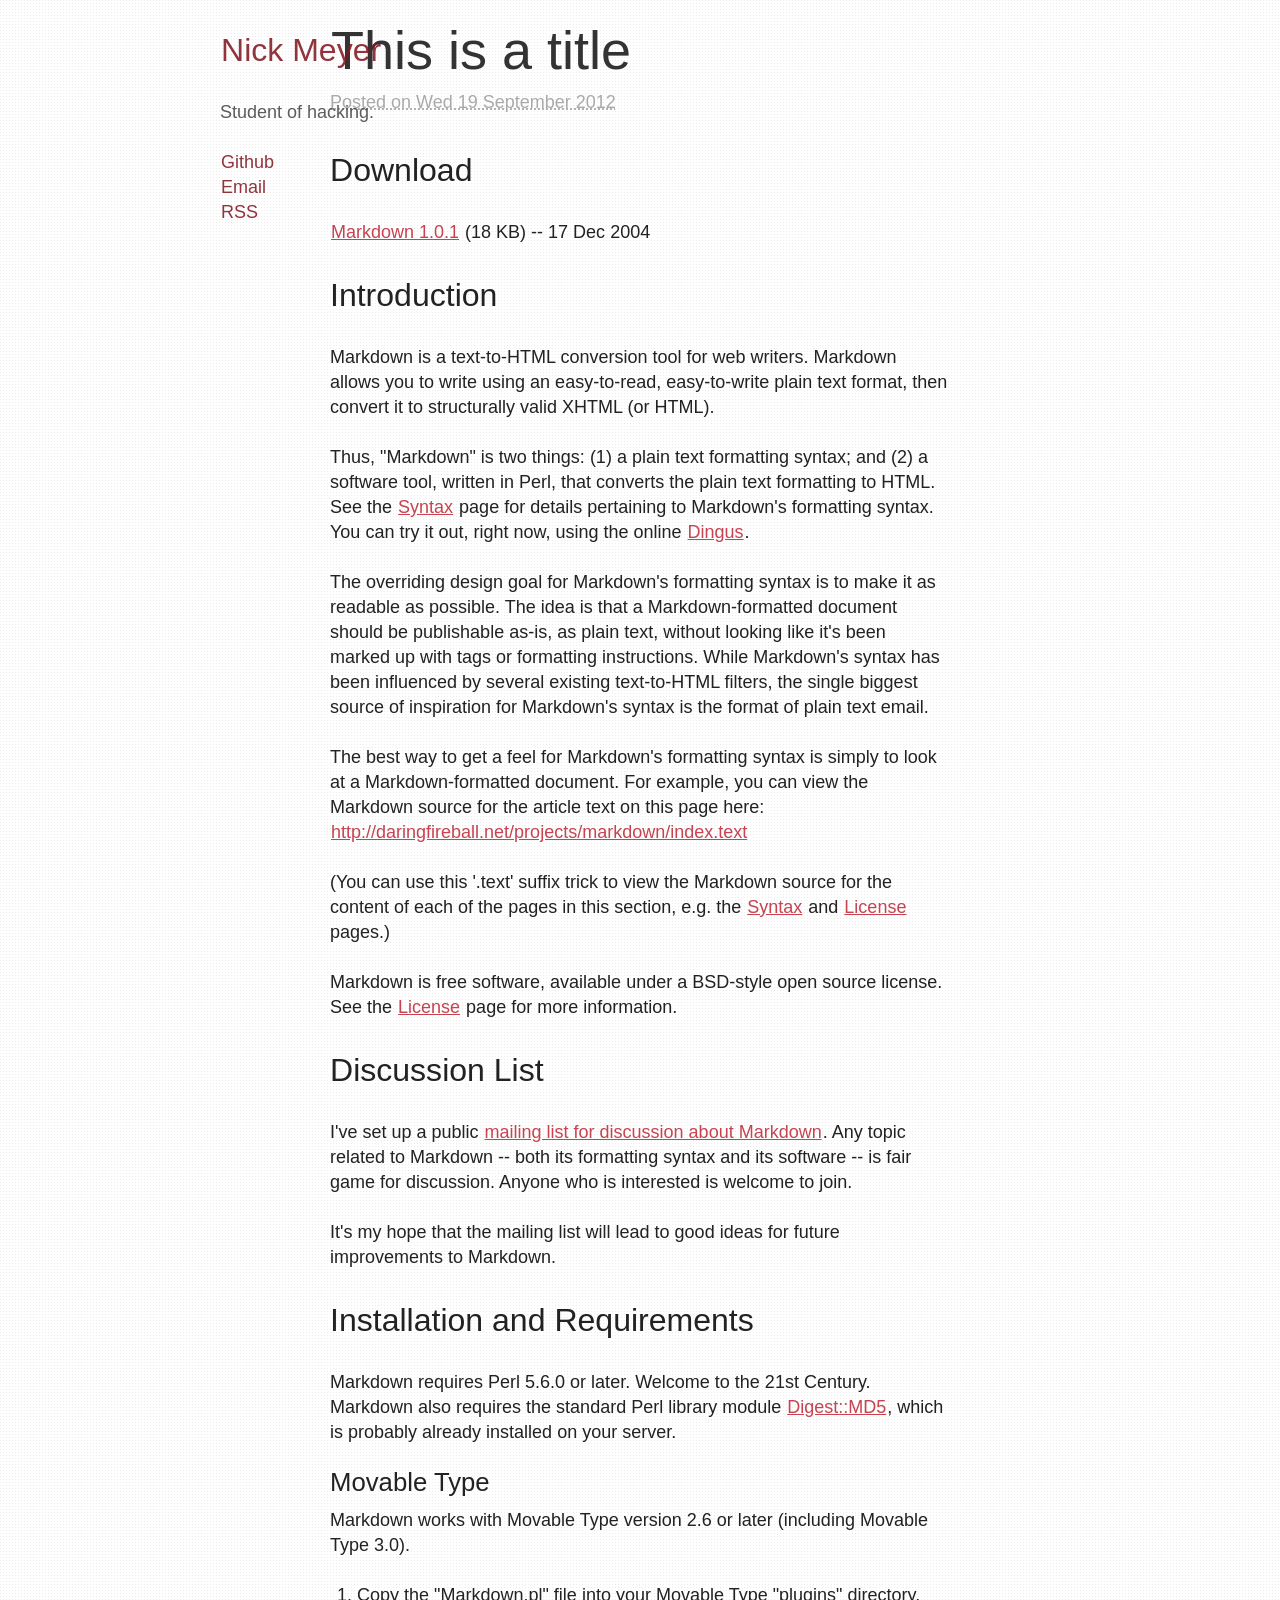
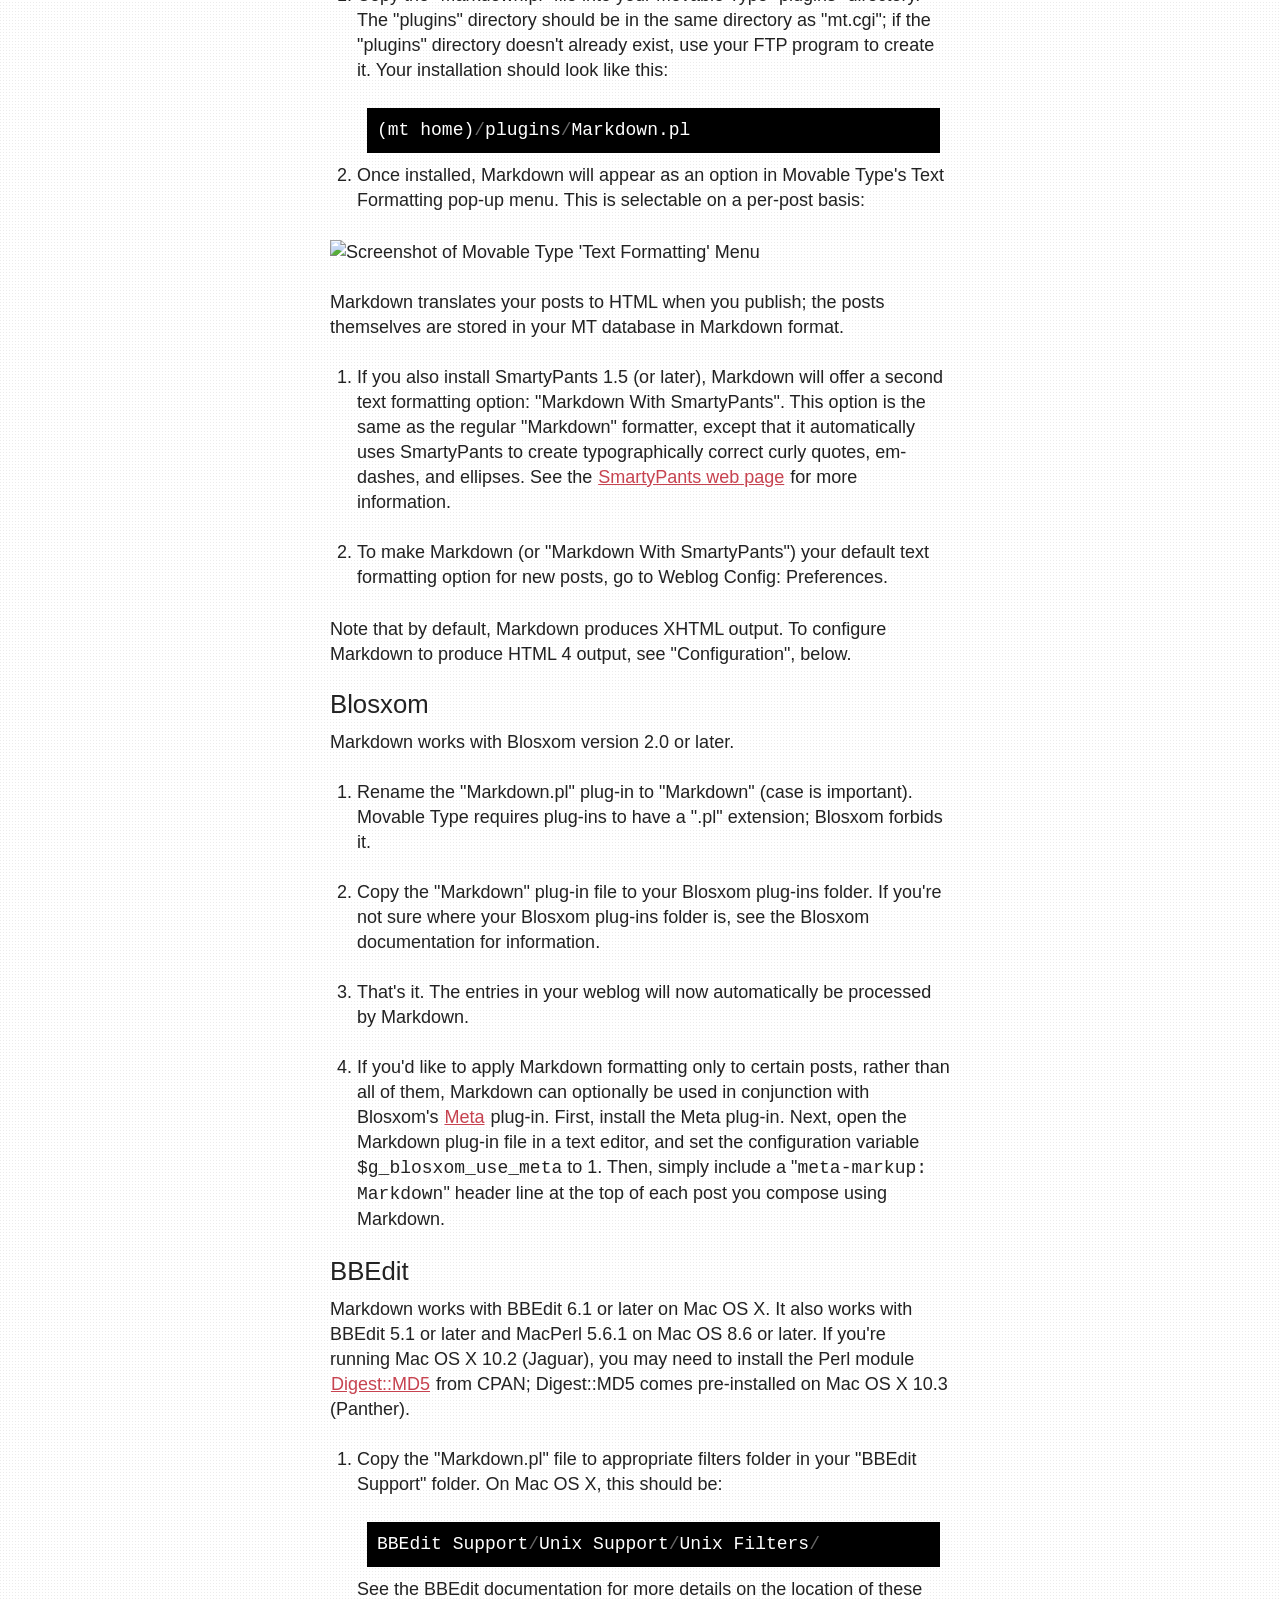
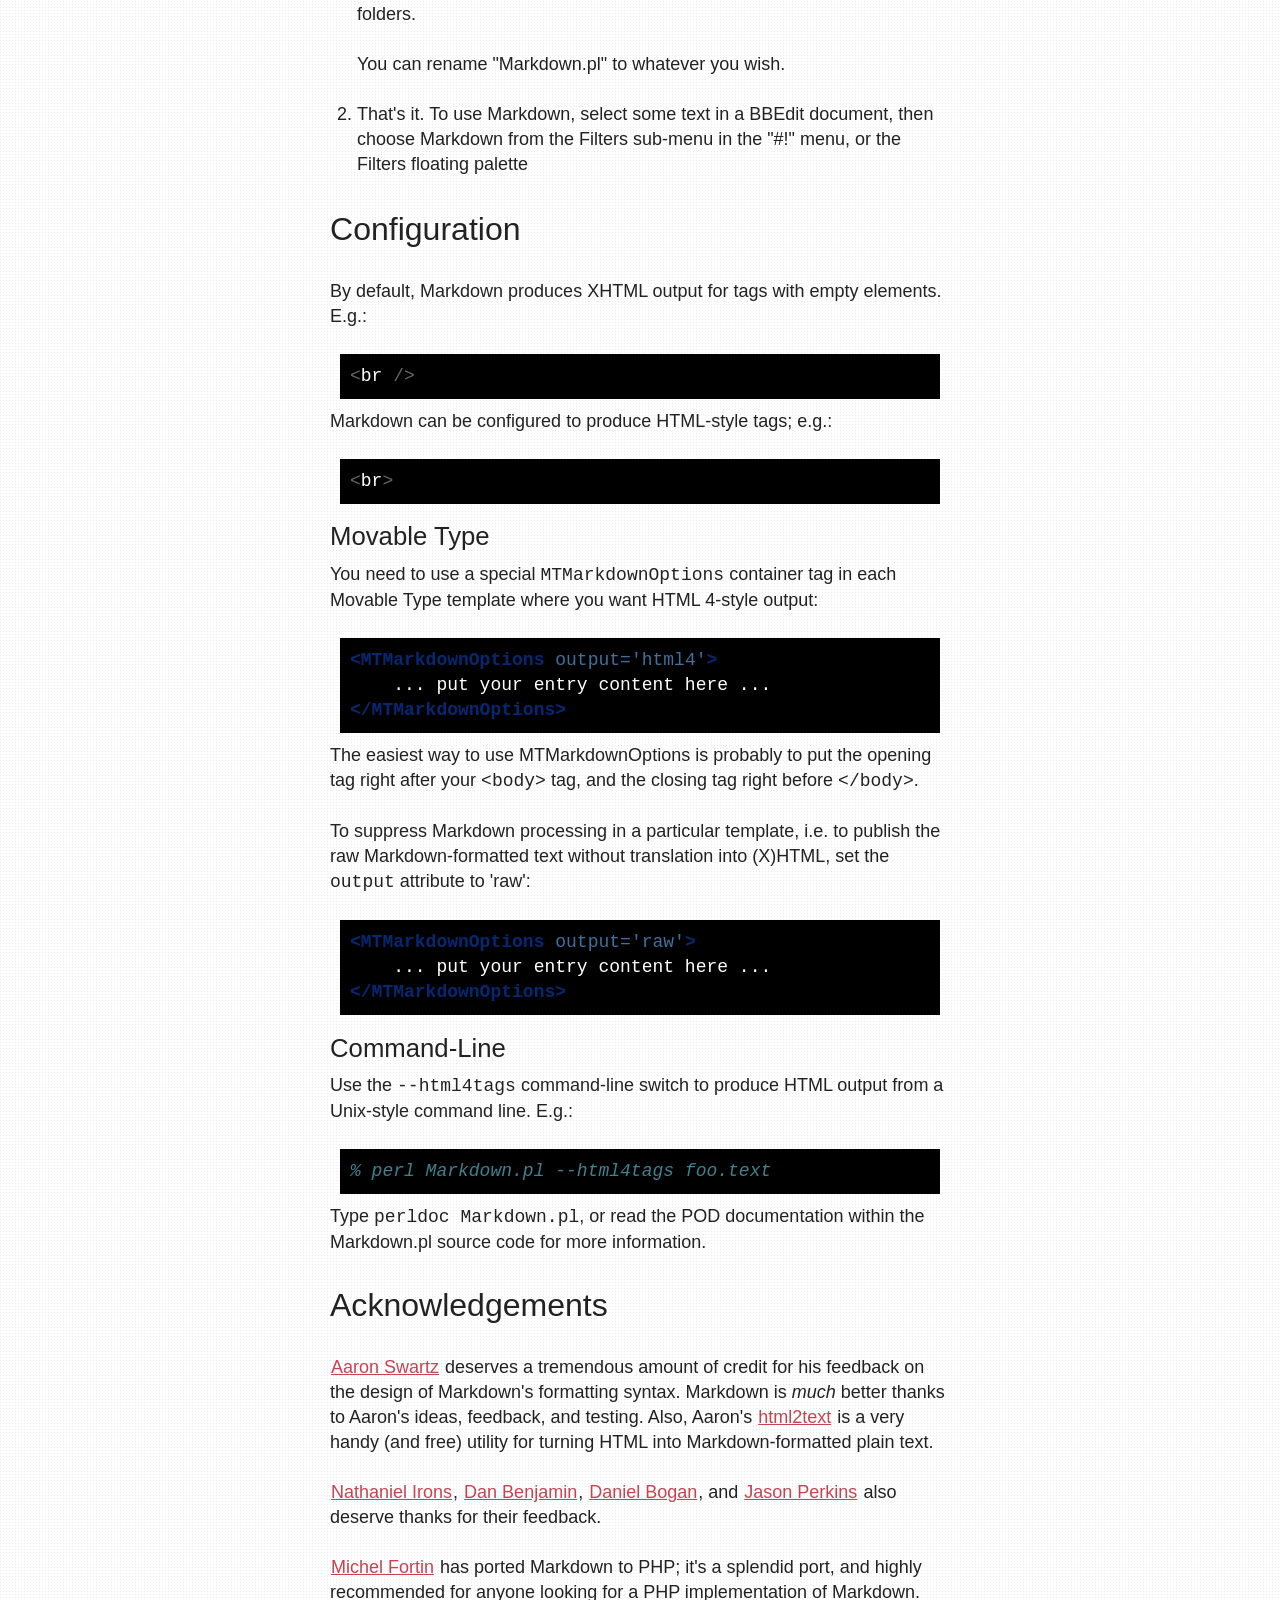
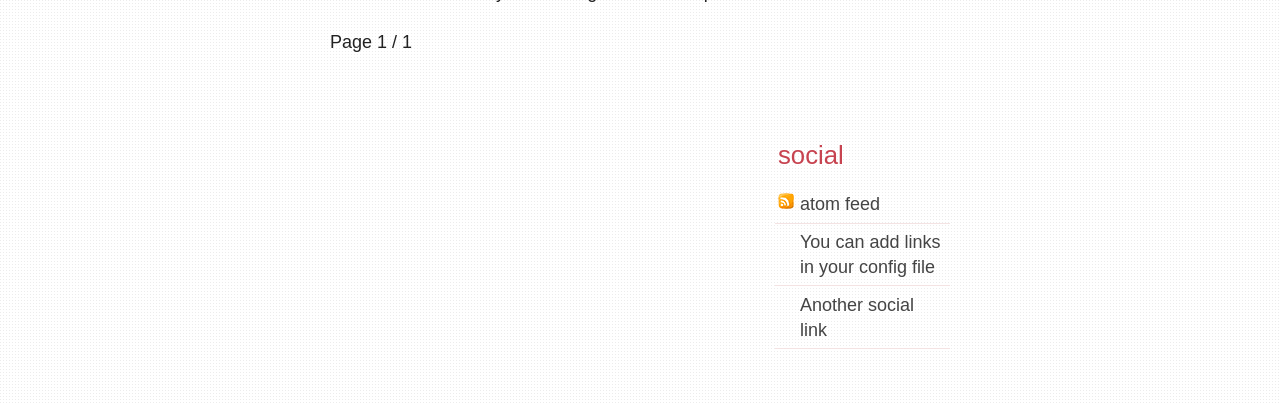
==== output/index.html @ 473f46fb "Initial commit" ====
<!DOCTYPE html>
<html lang="en">
  <head>
    <title>Nick Meyer</title>
    <meta charset="utf-8" />
    <script type="text/javascript" src="./theme/js/jquery-1.8.1.min.js"></script>
    <script type="text/javascript" src="./theme/js/site.js"></script>
    <link rel="stylesheet" href="./theme/css/main.css" type="text/css" />
    
    <link href="/feeds/all.atom.xml" type="application/atom+xml" rel="alternate" title="Nick Meyer Atom Feed" />
    
    

    <!--[if IE]>
    <script src="http://html5shiv.googlecode.com/svn/trunk/html5.js"></script><![endif]-->

    <!--[if lte IE 7]>
    <link rel="stylesheet" type="text/css" media="all" href="./css/ie.css"/>
    <script src="./js/IE8.js" type="text/javascript"></script><![endif]-->

    <!--[if lt IE 7]>
    <link rel="stylesheet" type="text/css" media="all" href="./css/ie6.css"/><![endif]-->

  </head>

  <body id="index" class="home">
    <div id='container'>
      
      <!--<header id="banner" class="body">-->
        <!--<h1><a href=".">Nick Meyer </a></h1>-->
        <!--<nav><ul>-->
            <!---->
            <!---->
            <!---->
            <!---->
            <!---->
            <!--<li ><a href="./category/misc.html">misc</a></li>-->
            <!---->
            <!--</ul></nav>-->
        <!--</header>[> /#banner <]-->
      <div id='left-column'>
        <div id='sidebar'>
          <h2><a href='/'>Nick Meyer</a></h2>
          <p>
            <h4>
              Student of hacking.
            </h4>
          </p>
          <ul>
            <li>
              <a href='http://www.github.com/mkandalf'>Github</a>
            </li>
            <li>
              <a href='mailto:nicholasmeyer@gmail.com'>Email</a>
            </li>
            <li>
              <a href='mailto:nicholasmeyer@gmail.com'>RSS</a>
            </li>
          </ul>
        </div>
      </div>
              

            

        
        
            <aside id="featured" class="body">
                <article>
                    <h1 class="entry-title"><a href="./this-is-a-title.html">This is a title</a></h1> 
                    <footer class="post-info">
        <abbr class="published" title="2012-09-19T16:42:02">
                Posted on Wed 19 September 2012
        </abbr>



</footer><!-- /.post-info --><h2>Download</h2>
<p><a href="http://daringfireball.net/projects/downloads/Markdown_1.0.1.zip">Markdown 1.0.1</a> (18 KB) -- 17 Dec 2004</p>
<h2>Introduction</h2>
<p>Markdown is a text-to-HTML conversion tool for web writers. Markdown
allows you to write using an easy-to-read, easy-to-write plain text
format, then convert it to structurally valid XHTML (or HTML).</p>
<p>Thus, "Markdown" is two things: (1) a plain text formatting syntax;
and (2) a software tool, written in Perl, that converts the plain text
formatting to HTML. See the <a href="static/projects/markdown/syntax">Syntax</a> page for details pertaining to
Markdown's formatting syntax. You can try it out, right now, using the
online <a href="static/projects/markdown/dingus">Dingus</a>.</p>
<p>The overriding design goal for Markdown's formatting syntax is to make
it as readable as possible. The idea is that a Markdown-formatted
document should be publishable as-is, as plain text, without looking
like it's been marked up with tags or formatting instructions. While
Markdown's syntax has been influenced by several existing text-to-HTML
filters, the single biggest source of inspiration for Markdown's
syntax is the format of plain text email.</p>
<p>The best way to get a feel for Markdown's formatting syntax is simply
to look at a Markdown-formatted document. For example, you can view
the Markdown source for the article text on this page here:
<a href="http://daringfireball.net/projects/markdown/index.text">http://daringfireball.net/projects/markdown/index.text</a></p>
<p>(You can use this '.text' suffix trick to view the Markdown source for
the content of each of the pages in this section, e.g. the
<a href="static/projects/markdown/syntax.text">Syntax</a> and <a href="static/projects/markdown/license.text">License</a> pages.)</p>
<p>Markdown is free software, available under a BSD-style open source
license. See the <a href="static/projects/markdown/license">License</a> page for more information.</p>
<h2>Discussion List <a id="discussion-list" /></h2>
<p>I've set up a public <a href="http://six.pairlist.net/mailman/listinfo/markdown-discuss">mailing list for discussion about Markdown</a>.
Any topic related to Markdown -- both its formatting syntax and
its software -- is fair game for discussion. Anyone who is interested
is welcome to join.</p>
<p>It's my hope that the mailing list will lead to good ideas for future
improvements to Markdown.</p>
<h2>Installation and Requirements <a id="install" /></h2>
<p>Markdown requires Perl 5.6.0 or later. Welcome to the 21st Century.
Markdown also requires the standard Perl library module <a href="http://search.cpan.org/dist/Digest-MD5/MD5.pm">Digest::MD5</a>, which is probably already installed on your server.</p>
<h3>Movable Type</h3>
<p>Markdown works with Movable Type version 2.6 or later (including
Movable Type 3.0).</p>
<ol>
<li>
<p>Copy the "Markdown.pl" file into your Movable Type "plugins"
  directory. The "plugins" directory should be in the same directory
  as "mt.cgi"; if the "plugins" directory doesn't already exist, use
  your FTP program to create it. Your installation should look like
  this:</p>
<div class="codehilite"><pre><span class="p">(</span><span class="n">mt</span> <span class="n">home</span><span class="p">)</span><span class="o">/</span><span class="n">plugins</span><span class="o">/</span><span class="n">Markdown</span><span class="p">.</span><span class="n">pl</span>
</pre></div>


</li>
<li>
<p>Once installed, Markdown will appear as an option in Movable Type's
  Text Formatting pop-up menu. This is selectable on a per-post basis:</p>
</li>
</ol>
<p><img alt="Screenshot of Movable Type 'Text Formatting' Menu" src="static/graphics/markdown/mt_textforma" /></p>
<p>Markdown translates your posts to HTML when you publish; the posts
  themselves are stored in your MT database in Markdown format.</p>
<ol>
<li>
<p>If you also install SmartyPants 1.5 (or later), Markdown will
  offer a second text formatting option: "Markdown With
  SmartyPants". This option is the same as the regular "Markdown"
  formatter, except that it automatically uses SmartyPants to create
  typographically correct curly quotes, em-dashes, and ellipses. See
  the <a href="http://daringfireball.net/projects/smartypants/">SmartyPants web page</a> for more information.</p>
</li>
<li>
<p>To make Markdown (or "Markdown With SmartyPants") your default
  text formatting option for new posts, go to Weblog Config:
  Preferences.</p>
</li>
</ol>
<p>Note that by default, Markdown produces XHTML output. To configure
Markdown to produce HTML 4 output, see "Configuration", below.</p>
<h3>Blosxom</h3>
<p>Markdown works with Blosxom version 2.0 or later.</p>
<ol>
<li>
<p>Rename the "Markdown.pl" plug-in to "Markdown" (case is
    important). Movable Type requires plug-ins to have a ".pl"
    extension; Blosxom forbids it.</p>
</li>
<li>
<p>Copy the "Markdown" plug-in file to your Blosxom plug-ins folder.
    If you're not sure where your Blosxom plug-ins folder is, see the
    Blosxom documentation for information.</p>
</li>
<li>
<p>That's it. The entries in your weblog will now automatically be
  processed by Markdown.</p>
</li>
<li>
<p>If you'd like to apply Markdown formatting only to certain
  posts, rather than all of them, Markdown can optionally be used in
  conjunction with Blosxom's <a href="http://www.blosxom.com/plugins/meta/meta.htm">Meta</a> plug-in. First, install the
  Meta plug-in. Next, open the Markdown plug-in file in a text
  editor, and set the configuration variable <code>$g_blosxom_use_meta</code>
  to 1. Then, simply include a "<code>meta-markup: Markdown</code>" header line
  at the top of each post you compose using Markdown.</p>
</li>
</ol>
<h3>BBEdit</h3>
<p>Markdown works with BBEdit 6.1 or later on Mac OS X. It also works
with BBEdit 5.1 or later and MacPerl 5.6.1 on Mac OS 8.6 or later. If
you're running Mac OS X 10.2 (Jaguar), you may need to install the
Perl module <a href="http://search.cpan.org/dist/Digest-MD5/MD5.pm">Digest::MD5</a> from CPAN; Digest::MD5 comes
pre-installed on Mac OS X 10.3 (Panther).</p>
<ol>
<li>
<p>Copy the "Markdown.pl" file to appropriate filters folder in your
  "BBEdit Support" folder. On Mac OS X, this should be:</p>
<div class="codehilite"><pre><span class="n">BBEdit</span> <span class="n">Support</span><span class="o">/</span><span class="n">Unix</span> <span class="n">Support</span><span class="o">/</span><span class="n">Unix</span> <span class="n">Filters</span><span class="o">/</span>
</pre></div>


<p>See the BBEdit documentation for more details on the location of
these folders.</p>
<p>You can rename "Markdown.pl" to whatever you wish.</p>
</li>
<li>
<p>That's it. To use Markdown, select some text in a BBEdit document,
  then choose Markdown from the Filters sub-menu in the "#!" menu, or
  the Filters floating palette</p>
</li>
</ol>
<h2>Configuration  <a id="configuration"></a></h2>
<p>By default, Markdown produces XHTML output for tags with empty elements.
E.g.:</p>
<div class="codehilite"><pre><span class="o">&lt;</span><span class="n">br</span> <span class="o">/&gt;</span>
</pre></div>


<p>Markdown can be configured to produce HTML-style tags; e.g.:</p>
<div class="codehilite"><pre><span class="o">&lt;</span><span class="n">br</span><span class="o">&gt;</span>
</pre></div>


<h3>Movable Type</h3>
<p>You need to use a special <code>MTMarkdownOptions</code> container tag in each
Movable Type template where you want HTML 4-style output:</p>
<div class="codehilite"><pre><span class="nt">&lt;MTMarkdownOptions</span> <span class="na">output=</span><span class="s">&#39;html4&#39;</span><span class="nt">&gt;</span>
    ... put your entry content here ...
<span class="nt">&lt;/MTMarkdownOptions&gt;</span>
</pre></div>


<p>The easiest way to use MTMarkdownOptions is probably to put the
opening tag right after your <code>&lt;body&gt;</code> tag, and the closing tag right
before <code>&lt;/body&gt;</code>.</p>
<p>To suppress Markdown processing in a particular template, i.e. to
publish the raw Markdown-formatted text without translation into
(X)HTML, set the <code>output</code> attribute to 'raw':</p>
<div class="codehilite"><pre><span class="nt">&lt;MTMarkdownOptions</span> <span class="na">output=</span><span class="s">&#39;raw&#39;</span><span class="nt">&gt;</span>
    ... put your entry content here ...
<span class="nt">&lt;/MTMarkdownOptions&gt;</span>
</pre></div>


<h3>Command-Line</h3>
<p>Use the <code>--html4tags</code> command-line switch to produce HTML output from a
Unix-style command line. E.g.:</p>
<div class="codehilite"><pre><span class="c">% perl Markdown.pl --html4tags foo.text</span>
</pre></div>


<p>Type <code>perldoc Markdown.pl</code>, or read the POD documentation within the
Markdown.pl source code for more information.</p>
<h2>Acknowledgements <a id="acknowledgements" /></h2>
<p><a href="http://www.aaronsw.com/">Aaron Swartz</a> deserves a tremendous amount of credit for his feedback on the
design of Markdown's formatting syntax. Markdown is <em>much</em> better thanks
to Aaron's ideas, feedback, and testing. Also, Aaron's <a href="http://www.aaronsw.com/2002/html2text/">html2text</a>
is a very handy (and free) utility for turning HTML into
Markdown-formatted plain text.</p>
<p><a href="http://bumppo.net/">Nathaniel Irons</a>, <a href="http://hivelogic.com/">Dan Benjamin</a>, <a href="http://waferbaby.com/">Daniel Bogan</a>, and <a href="http://pressedpants.com/">Jason Perkins</a>
also deserve thanks for their feedback.</p>
<p><a href="http://www.michelf.com/projects/php-markdown/">Michel Fortin</a> has ported Markdown to PHP; it's a splendid port, and highly recommended for anyone looking for a PHP implementation of Markdown.</p>
                </article>
                
                    
<p class="paginator">
    
    Page 1 / 1
    
</p>

                
            </aside><!-- /#featured -->
            
        
        
        
            </ol><!-- /#posts-list -->
            
            </section><!-- /#content -->
        
    


      <section id="extras" class="body">
        
        <div class="social">
          <h2>social</h2>
          <ul>
            <li><a href="/feeds/all.atom.xml" type="application/atom+xml" rel="alternate">atom feed</a></li>
            

            
            <li><a href="#">You can add links in your config file</a></li>
            
            <li><a href="#">Another social link</a></li>
            
          </ul>
        </div><!-- /.social -->
        
      </section><!-- /#extras -->

      <!--<footer id="contentinfo" class="body">-->
        <!--<address id="about" class="vcard body">-->
          <!--Proudly powered by <a href="http://getpelican.com/">Pelican</a>, which takes great advantage of <a href="http://python.org">Python</a>.-->
          <!--</address>[> /#about <]-->
        <!--</footer>[> /#contentinfo <]-->

      
      
      
    </div>
  </body>
</html>
---- output/theme/css/main.css ----
/* Imports */
@import url("reset.css");
@import url("pygment.css");
@import url("typogrify.css");

/***** Global *****/
/* Body */
body {
    background: #FFF;
    color: #222;
    font-size: 18px; /* Base font size: 14px */
    font-family:  "Helvetica Neue", Helvetica, Arial, "Lucida Grande", sans-serif;
    font-weight: normal;
    line-height: 25px;
    margin: 0;
    padding: 0;
    text-align: left;
    background: transparent url("../images/subtle_dots.png") top left
}

body.rhythm{
  background: transparent url("../images/rhythm.png") top left
}

/* Headings */
h1 {font-size: 250%}
h2 {font-size: 178%}
h3 {font-size: 128%}
h4 {font-size: 100%}

h1, h2 {
  line-height: 50px
}
h3 {
  line-height: 25px
}
h4 {
  color: #444;
}

h1, h2, h3, h4, h5, h6 {
	margin: 25px 0;
  font-weight: normal;
}

h3, h4, h5, h6 { margin-top: .8em; }
	
hr { border: 2px solid #EEEEEE; }

/* Anchors */
a {outline: 0;}
a img {border: 0px; text-decoration: none;}
a:link, a:visited {
	color: #C74350;
	padding: 0 1px;
	text-decoration: underline;
}
a:hover, a:active {
	background-color: #C74350;
  color: #fff;
	text-decoration: none;
}

h1 a:hover {
    background-color: inherit
}
	
/* Paragraphs */
p {margin-bottom: 25px;}

strong, b {font-weight: bold;}
em, i {font-style: italic;}

/* Lists */
ul {
	list-style: outside disc;
	margin: 1em 0 1.5em 1.5em;
}

ol {
	list-style: outside decimal;
	margin: 1em 0 1.5em 1.5em;
}

.post-info {
    margin:10px 0;
    padding:5px 0;
    color: #aaa
}

.post-info p{
    margin-bottom: 1px;
}

.readmore { float: right }

dl {margin: 0 0 1.5em 0;}
dt {font-weight: bold;}
dd {margin-left: 1.5em;}

pre{background-color: #000; padding: 10px; color: #fff; margin: 10px; overflow: auto;}

/* Quotes */
blockquote {
    margin: 20px;
    font-style: italic;
}
cite {}

q {}

div.note {
   float: right;
   margin: 5px;
   font-size: 85%;
   max-width: 300px;
}

/* Tables */
table {margin: .5em auto 1.5em auto; width: 98%;}
	
	/* Thead */
	thead th {padding: .5em .4em; text-align: left;}
	thead td {}

	/* Tbody */
	tbody td {padding: .5em .4em;}
	tbody th {}
	
	tbody .alt td {}
	tbody .alt th {}
	
	/* Tfoot */
	tfoot th {}
	tfoot td {}
	
/* HTML5 tags */
header, section, footer,
aside, nav, article, figure {
	display: block;
}

/***** Layout *****/
.body {clear: both; margin: 25px auto; width: 800px; float: right;}
img.right, figure.right {float: right; margin: 0 0 2em 2em;}
img.left, figure.left {float: left; margin: 0 2em 2em 0;}
#container{
  width: 620px;
  margin: 0 auto;
  position: relative;
  padding: 0;
}

/*
 * Sidebar
*******************/
#left-column{
  width: 220px;
  float: left;
  left: 110px;
  position: relative;
  margin-left: -220px;
}

#sidebar {
  width: inherit;
  position: fixed;
  color: #555;
  word-break: break-word;
  hyphens: auto;
  -moz-hyphens: auto;
  -webkit-hyphens: auto;
}
  #sidebar ul {
    list-style: none;
    margin: 0
  }

  #sidebar a {
    text-decoration: none;
    color: #811620;
    font-weight: 300;
  }
  #sidebar a:hover {
    background-color: white;
    text-decoration: underline
  }




/*
	Header
*****************/
#banner {
	margin: 0 auto;
	padding: 2.5em 0 0 0;
}

	/* Banner */
	#banner h1 {font-size: 3.571em; line-height: 0;}
	#banner h1 a:link, #banner h1 a:visited {
		color: #000305;
		display: block;
		font-weight: bold;
		margin: 0 0 .6em .2em;
		text-decoration: none;
	}
	#banner h1 a:hover, #banner h1 a:active {
		background: none;
		color: #C74350;
		text-shadow: none;
	}
	
	#banner h1 strong {font-size: 0.36em; font-weight: normal;}
	
	/* Main Nav */
	#banner nav {
		background: #000305;
		font-size: 1.143em;
		height: 40px;
		line-height: 30px;
		margin: 0 auto 2em auto;
		padding: 0;
		text-align: center;
		width: 800px;
		
		border-radius: 5px;
		-moz-border-radius: 5px;
		-webkit-border-radius: 5px;
	}
	
	#banner nav ul {list-style: none; margin: 0 auto; width: 800px;}
	#banner nav li {float: left; display: inline; margin: 0;}
	
	#banner nav a:link, #banner nav a:visited {
		color: #fff;
		display: inline-block;
		height: 30px;
		padding: 5px 1.5em;
		text-decoration: none;
	}
	#banner nav a:hover, #banner nav a:active,
	#banner nav .active a:link, #banner nav .active a:visited {
		background: #C74451;
		color: #fff;
		text-shadow: none !important;
	}
	
	#banner nav li:first-child a {
		border-top-left-radius: 5px;
		-moz-border-radius-topleft: 5px;
		-webkit-border-top-left-radius: 5px;
		
		border-bottom-left-radius: 5px;
		-moz-border-radius-bottomleft: 5px;
		-webkit-border-bottom-left-radius: 5px;
	}

/*
	Featured
*****************/
#featured {
	overflow: hidden;
	width: 620px;
	
	border-radius: 10px;
	-moz-border-radius: 10px;
	-webkit-border-radius: 10px;
}

#featured figure {
	border: 2px solid #eee;
	float: right;
	margin: 0.786em 2em 0 5em;
	width: 248px;
}
#featured figure img {display: block; float: right;}

/*#featured h2 {color: #C74451; font-size: 1.714em; margin-bottom: 0.333em;}*/
#featured h3 {font-size: 1.429em; margin-bottom: .5em;}

#featured h3 a:link, #featured h3 a:visited {color: #000305; text-decoration: none;}
#featured h3 a:hover, #featured h3 a:active {color: #fff;}

/*
	Body
*****************/
#content {
	margin-bottom: 2em;
	overflow: hidden;
	width: 620px;
	
	border-radius: 10px;
	-moz-border-radius: 10px;
	-webkit-border-radius: 10px;
}

/*
	Extras
*****************/
#extras {margin: 0 auto 3em auto; overflow: hidden;}

#extras ul {list-style: none; margin: 0;}
#extras li {border-bottom: 1px solid #fff;}
#extras h2 {
	color: #C74350;
	font-size: 1.429em;
	margin-bottom: .25em;
	padding: 0 3px;
}

#extras a:link, #extras a:visited {
	color: #444;
	display: block;
	border-bottom: 1px solid #F4E3E3;
	text-decoration: none;
	padding: .3em .25em;
}

#extras a:hover, #extras a:active {color: #fff;}

	/* Blogroll */
	#extras .blogroll {
		float: left;
		width: 615px;
	}
	
	#extras .blogroll li {float: left; margin: 0 20px 0 0; width: 185px;}
	
	/* Social */
	#extras .social {
		float: right;
		width: 175px;
	}
	
	#extras div[class='social'] a {
		background-repeat: no-repeat;
		background-position: 3px 6px;
		padding-left: 25px;
	}
	
		/* Icons */
		.social a[href*='delicious.com'] {background-image: url('../images/icons/delicious.png');}
		.social a[href*='digg.com'] {background-image: url('../images/icons/digg.png');}
		.social a[href*='facebook.com'] {background-image: url('../images/icons/facebook.png');}
		.social a[href*='last.fm'], .social a[href*='lastfm.'] {background-image: url('../images/icons/lastfm.png');}
		.social a[type$='atom+xml'], .social a[type$='rss+xml'] {background-image: url('../images/icons/rss.png');}
		.social a[href*='twitter.com'] {background-image: url('../images/icons/twitter.png');}
		.social a[href*='linkedin.com'] {background-image: url('../images/icons/linkedin.png');}
		.social a[href*='gitorious.org'] {background-image: url('../images/icons/gitorious.png');}
        .social a[href*='gittip.com'] {background-image: url('../images/icons/gittip.png');}

/*
	About
*****************/
#about {
	background: #fff;
	font-style: normal;
	margin-bottom: 2em;
	overflow: hidden;
	padding: 20px;
	text-align: left;
	width: 760px;
	
	border-radius: 10px;
	-moz-border-radius: 10px;
	-webkit-border-radius: 10px;
}

#about .primary {float: left; width: 165px;}
#about .primary strong {color: #C64350; display: block; font-size: 1.286em;}
#about .photo {float: left; margin: 5px 20px;}

#about .url:link, #about .url:visited {text-decoration: none;}

#about .bio {float: right; width: 500px;}

/*
	Footer
*****************/
#contentinfo {padding-bottom: 2em; text-align: right;}

/***** Sections *****/
/* Blog */
.hentry {
	display: block;
	clear: both;
	border-bottom: 1px solid #eee;
	padding: 1.5em 0;
}
li:last-child .hentry, #content > .hentry {border: 0; margin: 0;}
#content > .hentry {padding: 1em 0;}
.hentry img{display : none ;}
.entry-title {font-size: 3em; margin-bottom: 0; margin-top: 0;}
.entry-title a:link, .entry-title a:visited {text-decoration: none; color: #333;}
.entry-title a:visited {background-color: #fff;}

.hentry .post-info * {font-style: normal;}

	/* Content */
	.hentry footer {margin-bottom: 2em;}
	.hentry footer address {display: inline;}
	#posts-list footer address {display: block;}

	/* Blog Index */
	#posts-list {list-style: none; margin: 0;}
	#posts-list .hentry {padding-left: 10px; position: relative;}
	
	#posts-list footer {
		left: 10px;
		position: relative;
        float: left;
		top: 0.5em;
		width: 190px;
	}
	
	/* About the Author */
	#about-author {
		background: #f9f9f9;
		clear: both;
		font-style: normal;
		margin: 2em 0;
		padding: 10px 20px 15px 20px;
		
		border-radius: 5px;
		-moz-border-radius: 5px;
		-webkit-border-radius: 5px;
	}
	
	#about-author strong {
		color: #C64350;
		clear: both;
		display: block;
		font-size: 1.429em;
	}
	
	#about-author .photo {border: 1px solid #ddd; float: left; margin: 5px 1em 0 0;}
	
	/* Comments */
	#comments-list {list-style: none; margin: 0 1em;}
	#comments-list blockquote {
		background: #f8f8f8;
		clear: both;
		font-style: normal;
		margin: 0;
		padding: 15px 20px;
		
		border-radius: 5px;
		-moz-border-radius: 5px;
		-webkit-border-radius: 5px;
	}
	#comments-list footer {color: #888; padding: .5em 1em 0 0; text-align: right;}
	
	#comments-list li:nth-child(2n) blockquote {background: #F5f5f5;}
	
	/* Add a Comment */
	#add-comment label {clear: left; float: left; text-align: left; width: 150px;}
	#add-comment input[type='text'],
	#add-comment input[type='email'],
	#add-comment input[type='url'] {float: left; width: 200px;}
	
	#add-comment textarea {float: left; height: 150px; width: 495px;}
	
	#add-comment p.req {clear: both; margin: 0 .5em 1em 0; text-align: right;}
	
	#add-comment input[type='submit'] {float: right; margin: 0 .5em;}
	#add-comment * {margin-bottom: .5em;}

@media all and (max-width:1100px){
  #left-column{
    margin-left: 0;
  }
  #container{
    margin: 0;
  }
  .body{
    left: 220px;
    position: relative;
  }
}
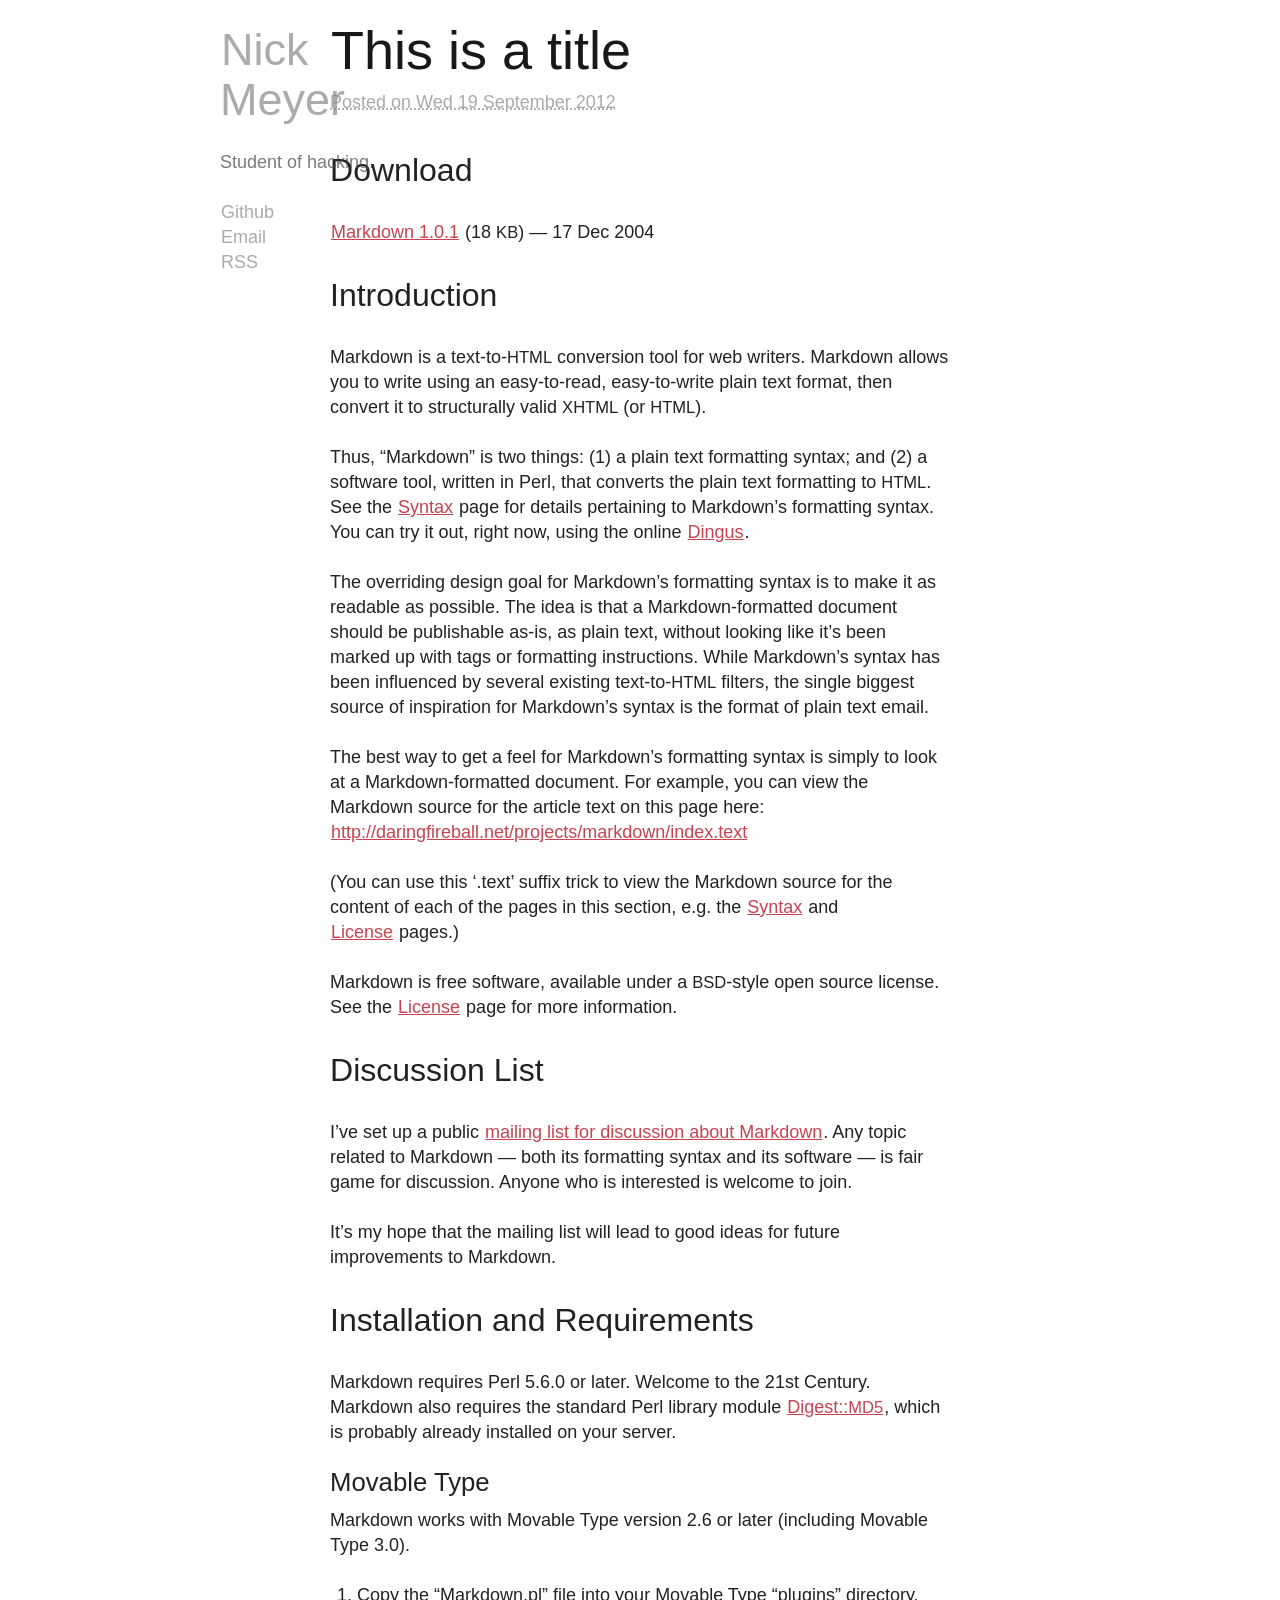
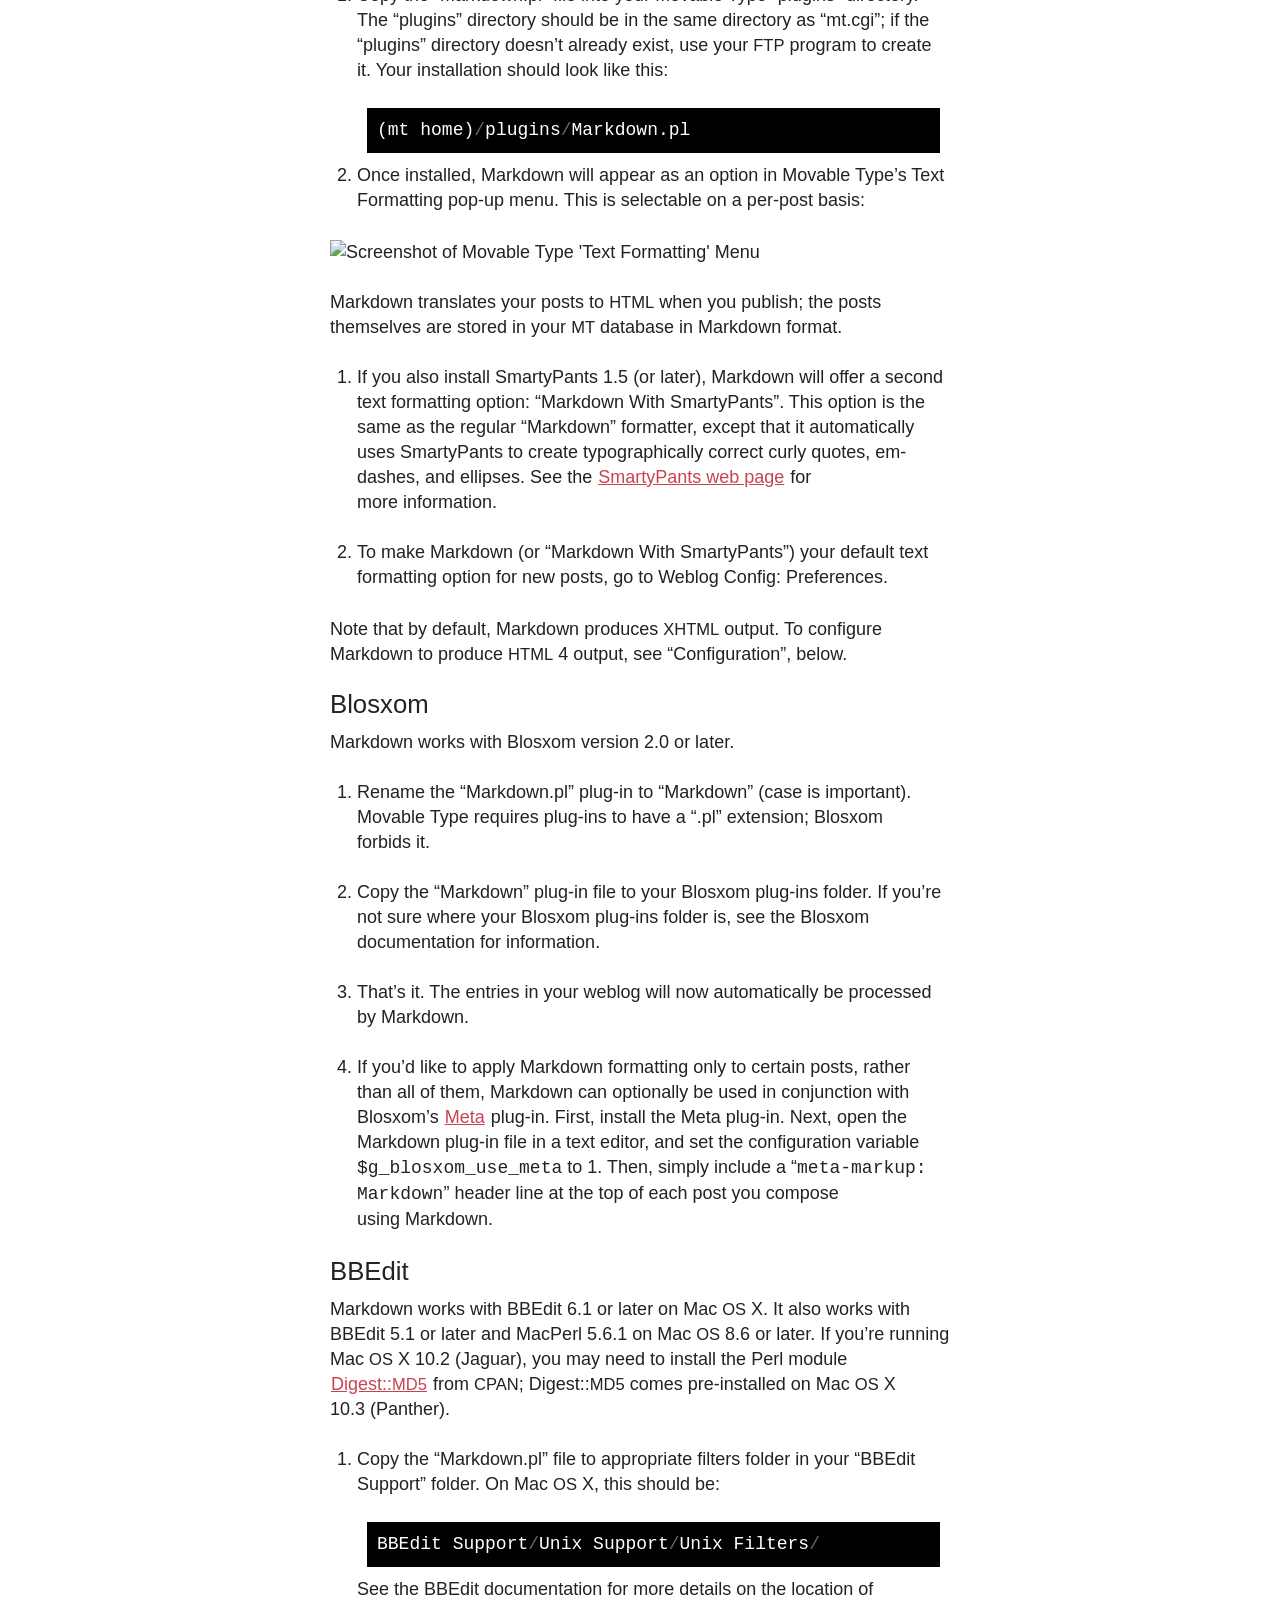
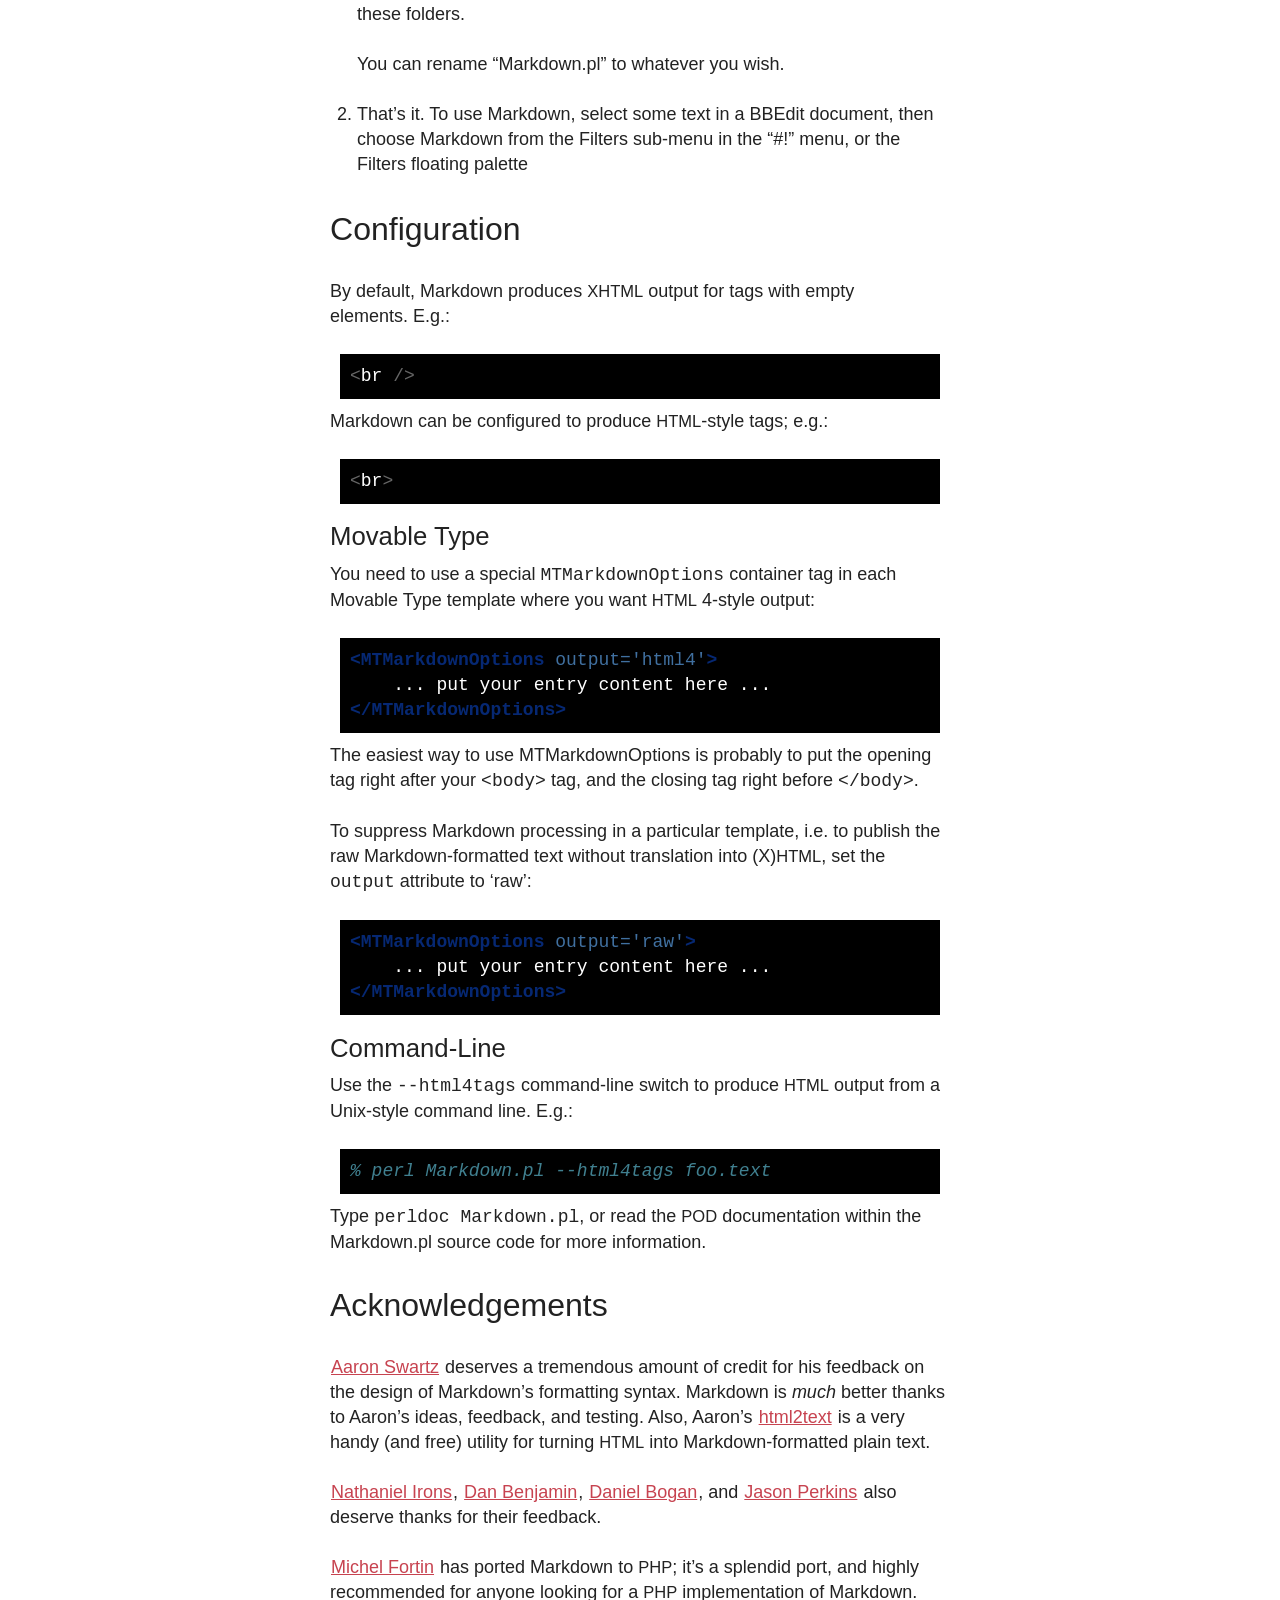
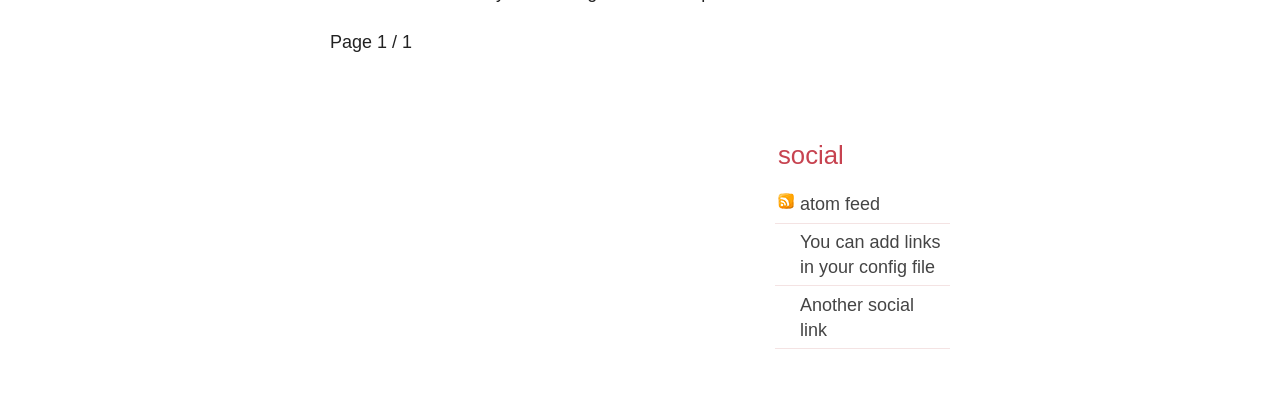
==== commit e9e1ace9: "Font tweaks" ====
--- a/output/index.html
+++ b/output/index.html
@@ -40,7 +40,7 @@
         <!--</header>[> /#banner <]-->
       <div id='left-column'>
         <div id='sidebar'>
-          <h2><a href='/'>Nick Meyer</a></h2>
+          <h1><a href='/'>Nick Meyer</a></h1>
           <p>
             <h4>
               Student of hacking.
@@ -54,7 +54,7 @@
               <a href='mailto:nicholasmeyer@gmail.com'>Email</a>
             </li>
             <li>
-              <a href='mailto:nicholasmeyer@gmail.com'>RSS</a>
+              <a href='./feeds/all.atom.xml'>RSS</a>
             </li>
           </ul>
         </div>
@@ -67,7 +67,7 @@
         
             <aside id="featured" class="body">
                 <article>
-                    <h1 class="entry-title"><a href="./this-is-a-title.html">This is a title</a></h1> 
+                    <h1 class="entry-title"><a href="./this-is-a-title.html">This is a&nbsp;title</a></h1> 
                     <footer class="post-info">
         <abbr class="published" title="2012-09-19T16:42:02">
                 Posted on Wed 19 September 2012
@@ -76,148 +76,145 @@
 
 
 </footer><!-- /.post-info --><h2>Download</h2>
-<p><a href="http://daringfireball.net/projects/downloads/Markdown_1.0.1.zip">Markdown 1.0.1</a> (18 KB) -- 17 Dec 2004</p>
+<p><a href="http://daringfireball.net/projects/downloads/Markdown_1.0.1.zip">Markdown 1.0.1</a> (18 <span class="caps">KB</span>) &#8212; 17 Dec&nbsp;2004</p>
 <h2>Introduction</h2>
-<p>Markdown is a text-to-HTML conversion tool for web writers. Markdown
+<p>Markdown is a text-to-<span class="caps">HTML</span> conversion tool for web writers. Markdown
 allows you to write using an easy-to-read, easy-to-write plain text
-format, then convert it to structurally valid XHTML (or HTML).</p>
-<p>Thus, "Markdown" is two things: (1) a plain text formatting syntax;
+format, then convert it to structurally valid <span class="caps">XHTML</span> (or&nbsp;<span class="caps">HTML</span>).</p>
+<p>Thus, &#8220;Markdown&#8221; is two things: (1) a plain text formatting syntax;
 and (2) a software tool, written in Perl, that converts the plain text
-formatting to HTML. See the <a href="static/projects/markdown/syntax">Syntax</a> page for details pertaining to
-Markdown's formatting syntax. You can try it out, right now, using the
+formatting to <span class="caps">HTML</span>. See the <a href="static/projects/markdown/syntax">Syntax</a> page for details pertaining to
+Markdown&#8217;s formatting syntax. You can try it out, right now, using the
 online <a href="static/projects/markdown/dingus">Dingus</a>.</p>
-<p>The overriding design goal for Markdown's formatting syntax is to make
+<p>The overriding design goal for Markdown&#8217;s formatting syntax is to make
 it as readable as possible. The idea is that a Markdown-formatted
 document should be publishable as-is, as plain text, without looking
-like it's been marked up with tags or formatting instructions. While
-Markdown's syntax has been influenced by several existing text-to-HTML
-filters, the single biggest source of inspiration for Markdown's
-syntax is the format of plain text email.</p>
-<p>The best way to get a feel for Markdown's formatting syntax is simply
+like it&#8217;s been marked up with tags or formatting instructions. While
+Markdown&#8217;s syntax has been influenced by several existing text-to-<span class="caps">HTML</span>
+filters, the single biggest source of inspiration for Markdown&#8217;s
+syntax is the format of plain text&nbsp;email.</p>
+<p>The best way to get a feel for Markdown&#8217;s formatting syntax is simply
 to look at a Markdown-formatted document. For example, you can view
 the Markdown source for the article text on this page here:
 <a href="http://daringfireball.net/projects/markdown/index.text">http://daringfireball.net/projects/markdown/index.text</a></p>
-<p>(You can use this '.text' suffix trick to view the Markdown source for
+<p>(You can use this &#8216;.text&#8217; suffix trick to view the Markdown source for
 the content of each of the pages in this section, e.g. the
-<a href="static/projects/markdown/syntax.text">Syntax</a> and <a href="static/projects/markdown/license.text">License</a> pages.)</p>
-<p>Markdown is free software, available under a BSD-style open source
-license. See the <a href="static/projects/markdown/license">License</a> page for more information.</p>
+<a href="static/projects/markdown/syntax.text">Syntax</a> and <a href="static/projects/markdown/license.text">License</a>&nbsp;pages.)</p>
+<p>Markdown is free software, available under a <span class="caps">BSD</span>-style open source
+license. See the <a href="static/projects/markdown/license">License</a> page for more&nbsp;information.</p>
 <h2>Discussion List <a id="discussion-list" /></h2>
-<p>I've set up a public <a href="http://six.pairlist.net/mailman/listinfo/markdown-discuss">mailing list for discussion about Markdown</a>.
-Any topic related to Markdown -- both its formatting syntax and
-its software -- is fair game for discussion. Anyone who is interested
-is welcome to join.</p>
-<p>It's my hope that the mailing list will lead to good ideas for future
-improvements to Markdown.</p>
+<p>I&#8217;ve set up a public <a href="http://six.pairlist.net/mailman/listinfo/markdown-discuss">mailing list for discussion about Markdown</a>.
+Any topic related to Markdown &#8212; both its formatting syntax and
+its software &#8212; is fair game for discussion. Anyone who is interested
+is welcome to&nbsp;join.</p>
+<p>It&#8217;s my hope that the mailing list will lead to good ideas for future
+improvements to&nbsp;Markdown.</p>
 <h2>Installation and Requirements <a id="install" /></h2>
 <p>Markdown requires Perl 5.6.0 or later. Welcome to the 21st Century.
-Markdown also requires the standard Perl library module <a href="http://search.cpan.org/dist/Digest-MD5/MD5.pm">Digest::MD5</a>, which is probably already installed on your server.</p>
-<h3>Movable Type</h3>
+Markdown also requires the standard Perl library module <a href="http://search.cpan.org/dist/Digest-MD5/MD5.pm">Digest::<span class="caps">MD5</span></a>, which is probably already installed on your&nbsp;server.</p>
+<h3>Movable&nbsp;Type</h3>
 <p>Markdown works with Movable Type version 2.6 or later (including
-Movable Type 3.0).</p>
+Movable Type&nbsp;3.0).</p>
 <ol>
 <li>
-<p>Copy the "Markdown.pl" file into your Movable Type "plugins"
-  directory. The "plugins" directory should be in the same directory
-  as "mt.cgi"; if the "plugins" directory doesn't already exist, use
-  your FTP program to create it. Your installation should look like
-  this:</p>
+<p>Copy the &#8220;Markdown.pl&#8221; file into your Movable Type &#8220;plugins&#8221;
+  directory. The &#8220;plugins&#8221; directory should be in the same directory
+  as &#8220;mt.cgi&#8221;; if the &#8220;plugins&#8221; directory doesn&#8217;t already exist, use
+  your <span class="caps">FTP</span> program to create it. Your installation should look like&nbsp;this:</p>
 <div class="codehilite"><pre><span class="p">(</span><span class="n">mt</span> <span class="n">home</span><span class="p">)</span><span class="o">/</span><span class="n">plugins</span><span class="o">/</span><span class="n">Markdown</span><span class="p">.</span><span class="n">pl</span>
 </pre></div>
 
 
 </li>
 <li>
-<p>Once installed, Markdown will appear as an option in Movable Type's
-  Text Formatting pop-up menu. This is selectable on a per-post basis:</p>
+<p>Once installed, Markdown will appear as an option in Movable Type&#8217;s
+  Text Formatting pop-up menu. This is selectable on a per-post&nbsp;basis:</p>
 </li>
 </ol>
 <p><img alt="Screenshot of Movable Type 'Text Formatting' Menu" src="static/graphics/markdown/mt_textforma" /></p>
-<p>Markdown translates your posts to HTML when you publish; the posts
-  themselves are stored in your MT database in Markdown format.</p>
+<p>Markdown translates your posts to <span class="caps">HTML</span> when you publish; the posts
+  themselves are stored in your <span class="caps">MT</span> database in Markdown&nbsp;format.</p>
 <ol>
 <li>
 <p>If you also install SmartyPants 1.5 (or later), Markdown will
-  offer a second text formatting option: "Markdown With
-  SmartyPants". This option is the same as the regular "Markdown"
+  offer a second text formatting option: &#8220;Markdown With
+  SmartyPants&#8221;. This option is the same as the regular &#8220;Markdown&#8221;
   formatter, except that it automatically uses SmartyPants to create
   typographically correct curly quotes, em-dashes, and ellipses. See
-  the <a href="http://daringfireball.net/projects/smartypants/">SmartyPants web page</a> for more information.</p>
-</li>
-<li>
-<p>To make Markdown (or "Markdown With SmartyPants") your default
-  text formatting option for new posts, go to Weblog Config:
-  Preferences.</p>
+  the <a href="http://daringfireball.net/projects/smartypants/">SmartyPants web page</a> for more&nbsp;information.</p>
+</li>
+<li>
+<p>To make Markdown (or &#8220;Markdown With SmartyPants&#8221;) your default
+  text formatting option for new posts, go to Weblog Config:&nbsp;Preferences.</p>
 </li>
 </ol>
-<p>Note that by default, Markdown produces XHTML output. To configure
-Markdown to produce HTML 4 output, see "Configuration", below.</p>
+<p>Note that by default, Markdown produces <span class="caps">XHTML</span> output. To configure
+Markdown to produce <span class="caps">HTML</span> 4 output, see &#8220;Configuration&#8221;,&nbsp;below.</p>
 <h3>Blosxom</h3>
-<p>Markdown works with Blosxom version 2.0 or later.</p>
+<p>Markdown works with Blosxom version 2.0 or&nbsp;later.</p>
 <ol>
 <li>
-<p>Rename the "Markdown.pl" plug-in to "Markdown" (case is
-    important). Movable Type requires plug-ins to have a ".pl"
-    extension; Blosxom forbids it.</p>
-</li>
-<li>
-<p>Copy the "Markdown" plug-in file to your Blosxom plug-ins folder.
-    If you're not sure where your Blosxom plug-ins folder is, see the
-    Blosxom documentation for information.</p>
-</li>
-<li>
-<p>That's it. The entries in your weblog will now automatically be
-  processed by Markdown.</p>
-</li>
-<li>
-<p>If you'd like to apply Markdown formatting only to certain
+<p>Rename the &#8220;Markdown.pl&#8221; plug-in to &#8220;Markdown&#8221; (case is
+    important). Movable Type requires plug-ins to have a &#8220;.pl&#8221;
+    extension; Blosxom forbids&nbsp;it.</p>
+</li>
+<li>
+<p>Copy the &#8220;Markdown&#8221; plug-in file to your Blosxom plug-ins folder.
+    If you&#8217;re not sure where your Blosxom plug-ins folder is, see the
+    Blosxom documentation for&nbsp;information.</p>
+</li>
+<li>
+<p>That&#8217;s it. The entries in your weblog will now automatically be
+  processed by&nbsp;Markdown.</p>
+</li>
+<li>
+<p>If you&#8217;d like to apply Markdown formatting only to certain
   posts, rather than all of them, Markdown can optionally be used in
-  conjunction with Blosxom's <a href="http://www.blosxom.com/plugins/meta/meta.htm">Meta</a> plug-in. First, install the
+  conjunction with Blosxom&#8217;s <a href="http://www.blosxom.com/plugins/meta/meta.htm">Meta</a> plug-in. First, install the
   Meta plug-in. Next, open the Markdown plug-in file in a text
   editor, and set the configuration variable <code>$g_blosxom_use_meta</code>
-  to 1. Then, simply include a "<code>meta-markup: Markdown</code>" header line
-  at the top of each post you compose using Markdown.</p>
+  to 1. Then, simply include a &#8220;<code>meta-markup: Markdown</code>&#8221; header line
+  at the top of each post you compose using&nbsp;Markdown.</p>
 </li>
 </ol>
 <h3>BBEdit</h3>
-<p>Markdown works with BBEdit 6.1 or later on Mac OS X. It also works
-with BBEdit 5.1 or later and MacPerl 5.6.1 on Mac OS 8.6 or later. If
-you're running Mac OS X 10.2 (Jaguar), you may need to install the
-Perl module <a href="http://search.cpan.org/dist/Digest-MD5/MD5.pm">Digest::MD5</a> from CPAN; Digest::MD5 comes
-pre-installed on Mac OS X 10.3 (Panther).</p>
+<p>Markdown works with BBEdit 6.1 or later on Mac <span class="caps">OS</span> X. It also works
+with BBEdit 5.1 or later and MacPerl 5.6.1 on Mac <span class="caps">OS</span> 8.6 or later. If
+you&#8217;re running Mac <span class="caps">OS</span> X 10.2 (Jaguar), you may need to install the
+Perl module <a href="http://search.cpan.org/dist/Digest-MD5/MD5.pm">Digest::<span class="caps">MD5</span></a> from <span class="caps">CPAN</span>; Digest::<span class="caps">MD5</span> comes
+pre-installed on Mac <span class="caps">OS</span> X 10.3&nbsp;(Panther).</p>
 <ol>
 <li>
-<p>Copy the "Markdown.pl" file to appropriate filters folder in your
-  "BBEdit Support" folder. On Mac OS X, this should be:</p>
+<p>Copy the &#8220;Markdown.pl&#8221; file to appropriate filters folder in your
+  &#8220;BBEdit Support&#8221; folder. On Mac <span class="caps">OS</span> X, this should&nbsp;be:</p>
 <div class="codehilite"><pre><span class="n">BBEdit</span> <span class="n">Support</span><span class="o">/</span><span class="n">Unix</span> <span class="n">Support</span><span class="o">/</span><span class="n">Unix</span> <span class="n">Filters</span><span class="o">/</span>
 </pre></div>
 
 
 <p>See the BBEdit documentation for more details on the location of
-these folders.</p>
-<p>You can rename "Markdown.pl" to whatever you wish.</p>
-</li>
-<li>
-<p>That's it. To use Markdown, select some text in a BBEdit document,
-  then choose Markdown from the Filters sub-menu in the "#!" menu, or
-  the Filters floating palette</p>
+these&nbsp;folders.</p>
+<p>You can rename &#8220;Markdown.pl&#8221; to whatever you&nbsp;wish.</p>
+</li>
+<li>
+<p>That&#8217;s it. To use Markdown, select some text in a BBEdit document,
+  then choose Markdown from the Filters sub-menu in the &#8220;#!&#8221; menu, or
+  the Filters floating&nbsp;palette</p>
 </li>
 </ol>
 <h2>Configuration  <a id="configuration"></a></h2>
-<p>By default, Markdown produces XHTML output for tags with empty elements.
-E.g.:</p>
+<p>By default, Markdown produces <span class="caps">XHTML</span> output for tags with empty elements.&nbsp;E.g.:</p>
 <div class="codehilite"><pre><span class="o">&lt;</span><span class="n">br</span> <span class="o">/&gt;</span>
 </pre></div>
 
 
-<p>Markdown can be configured to produce HTML-style tags; e.g.:</p>
+<p>Markdown can be configured to produce <span class="caps">HTML</span>-style tags;&nbsp;e.g.:</p>
 <div class="codehilite"><pre><span class="o">&lt;</span><span class="n">br</span><span class="o">&gt;</span>
 </pre></div>
 
 
-<h3>Movable Type</h3>
+<h3>Movable&nbsp;Type</h3>
 <p>You need to use a special <code>MTMarkdownOptions</code> container tag in each
-Movable Type template where you want HTML 4-style output:</p>
+Movable Type template where you want <span class="caps">HTML</span> 4-style&nbsp;output:</p>
 <div class="codehilite"><pre><span class="nt">&lt;MTMarkdownOptions</span> <span class="na">output=</span><span class="s">&#39;html4&#39;</span><span class="nt">&gt;</span>
     ... put your entry content here ...
 <span class="nt">&lt;/MTMarkdownOptions&gt;</span>
@@ -229,7 +226,7 @@
 before <code>&lt;/body&gt;</code>.</p>
 <p>To suppress Markdown processing in a particular template, i.e. to
 publish the raw Markdown-formatted text without translation into
-(X)HTML, set the <code>output</code> attribute to 'raw':</p>
+(X)<span class="caps">HTML</span>, set the <code>output</code> attribute to&nbsp;&#8216;raw&#8217;:</p>
 <div class="codehilite"><pre><span class="nt">&lt;MTMarkdownOptions</span> <span class="na">output=</span><span class="s">&#39;raw&#39;</span><span class="nt">&gt;</span>
     ... put your entry content here ...
 <span class="nt">&lt;/MTMarkdownOptions&gt;</span>
@@ -237,23 +234,23 @@
 
 
 <h3>Command-Line</h3>
-<p>Use the <code>--html4tags</code> command-line switch to produce HTML output from a
-Unix-style command line. E.g.:</p>
+<p>Use the <code>--html4tags</code> command-line switch to produce <span class="caps">HTML</span> output from a
+Unix-style command line.&nbsp;E.g.:</p>
 <div class="codehilite"><pre><span class="c">% perl Markdown.pl --html4tags foo.text</span>
 </pre></div>
 
 
-<p>Type <code>perldoc Markdown.pl</code>, or read the POD documentation within the
-Markdown.pl source code for more information.</p>
+<p>Type <code>perldoc Markdown.pl</code>, or read the <span class="caps">POD</span> documentation within the
+Markdown.pl source code for more&nbsp;information.</p>
 <h2>Acknowledgements <a id="acknowledgements" /></h2>
 <p><a href="http://www.aaronsw.com/">Aaron Swartz</a> deserves a tremendous amount of credit for his feedback on the
-design of Markdown's formatting syntax. Markdown is <em>much</em> better thanks
-to Aaron's ideas, feedback, and testing. Also, Aaron's <a href="http://www.aaronsw.com/2002/html2text/">html2text</a>
-is a very handy (and free) utility for turning HTML into
-Markdown-formatted plain text.</p>
+design of Markdown&#8217;s formatting syntax. Markdown is <em>much</em> better thanks
+to Aaron&#8217;s ideas, feedback, and testing. Also, Aaron&#8217;s <a href="http://www.aaronsw.com/2002/html2text/">html2text</a>
+is a very handy (and free) utility for turning <span class="caps">HTML</span> into
+Markdown-formatted plain&nbsp;text.</p>
 <p><a href="http://bumppo.net/">Nathaniel Irons</a>, <a href="http://hivelogic.com/">Dan Benjamin</a>, <a href="http://waferbaby.com/">Daniel Bogan</a>, and <a href="http://pressedpants.com/">Jason Perkins</a>
-also deserve thanks for their feedback.</p>
-<p><a href="http://www.michelf.com/projects/php-markdown/">Michel Fortin</a> has ported Markdown to PHP; it's a splendid port, and highly recommended for anyone looking for a PHP implementation of Markdown.</p>
+also deserve thanks for their&nbsp;feedback.</p>
+<p><a href="http://www.michelf.com/projects/php-markdown/">Michel Fortin</a> has ported Markdown to <span class="caps">PHP</span>; it&#8217;s a splendid port, and highly recommended for anyone looking for a <span class="caps">PHP</span> implementation of&nbsp;Markdown.</p>
                 </article>
                 
                     
--- a/output/theme/css/main.css
+++ b/output/theme/css/main.css
@@ -9,13 +9,13 @@
     background: #FFF;
     color: #222;
     font-size: 18px; /* Base font size: 14px */
-    font-family:  "Helvetica Neue", Helvetica, Arial, "Lucida Grande", sans-serif;
+    font-family:  "Palatino", Helvetica, Arial, "Lucida Grande", sans-serif;
     font-weight: normal;
     line-height: 25px;
     margin: 0;
     padding: 0;
     text-align: left;
-    background: transparent url("../images/subtle_dots.png") top left
+    /*background: transparent url("../images/linen.png") top left*/
 }
 
 body.rhythm{
@@ -178,12 +178,14 @@
 
   #sidebar a {
     text-decoration: none;
+    /*color: #811620;*/
+    color: #888888;
+    font-weight: 300;
+  }
+  #sidebar a:hover {
+    background-color: transparent;
+    /*text-decoration: underline;*/
     color: #811620;
-    font-weight: 300;
-  }
-  #sidebar a:hover {
-    background-color: white;
-    text-decoration: underline
   }
 
 
@@ -392,8 +394,8 @@
 li:last-child .hentry, #content > .hentry {border: 0; margin: 0;}
 #content > .hentry {padding: 1em 0;}
 .hentry img{display : none ;}
-.entry-title {font-size: 3em; margin-bottom: 0; margin-top: 0;}
-.entry-title a:link, .entry-title a:visited {text-decoration: none; color: #333;}
+.entry-title {font-size: 3em; margin-bottom: 0; margin-top: 0; color: #181818;}
+.entry-title a:link, .entry-title a:visited {text-decoration: none; color: #181818;}
 .entry-title a:visited {background-color: #fff;}
 
 .hentry .post-info * {font-style: normal;}
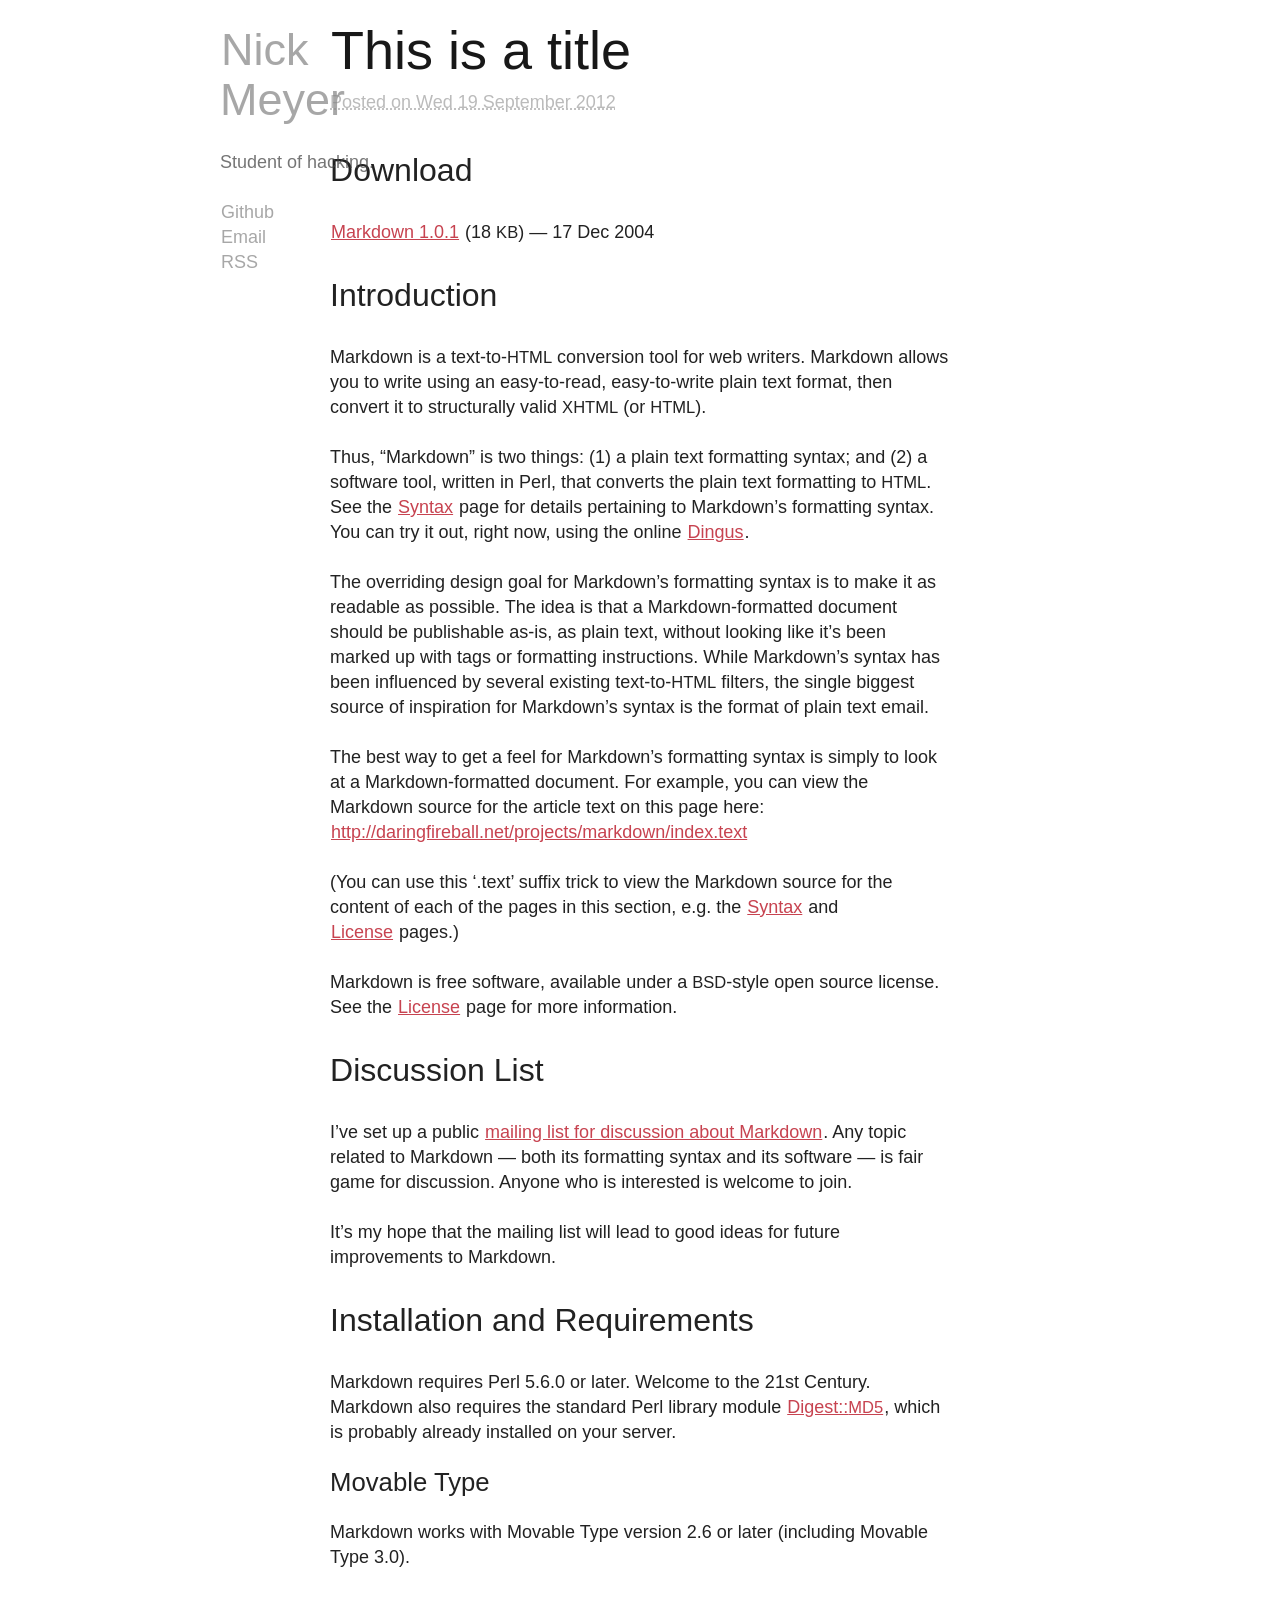
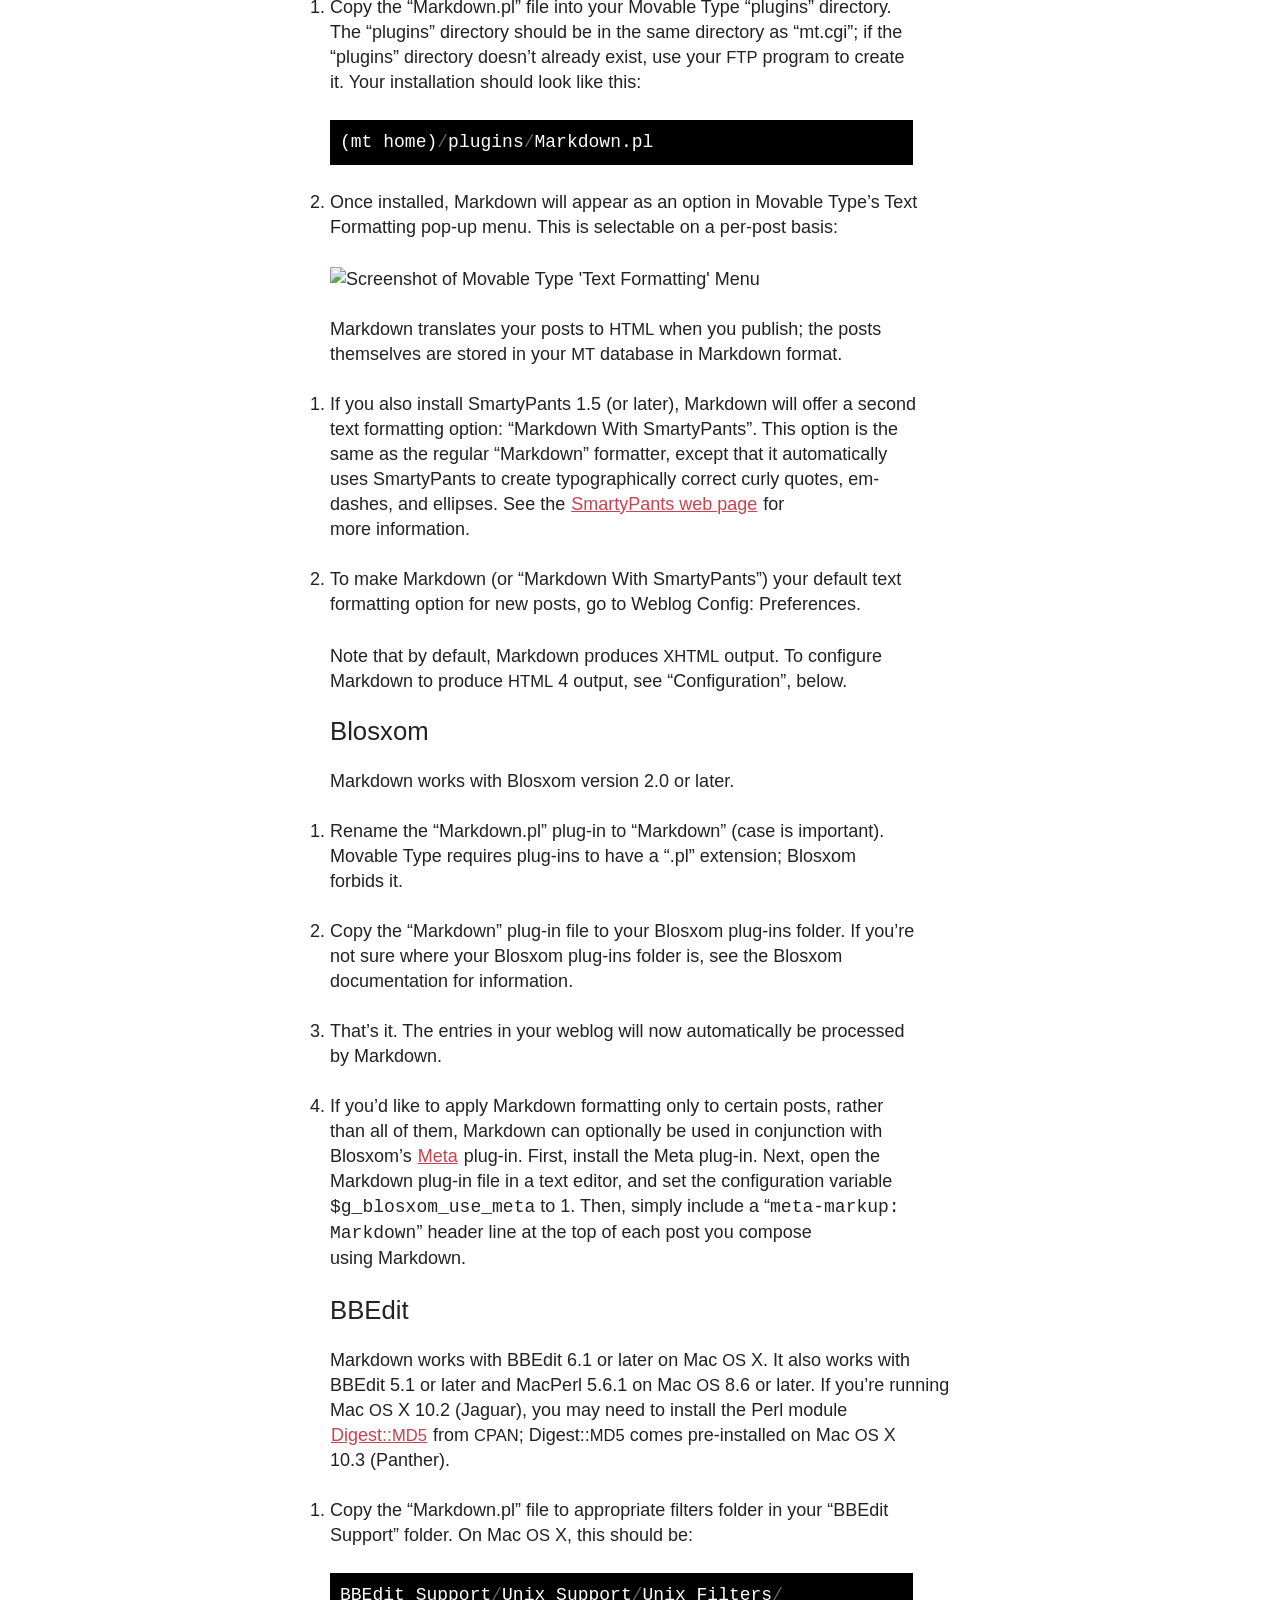
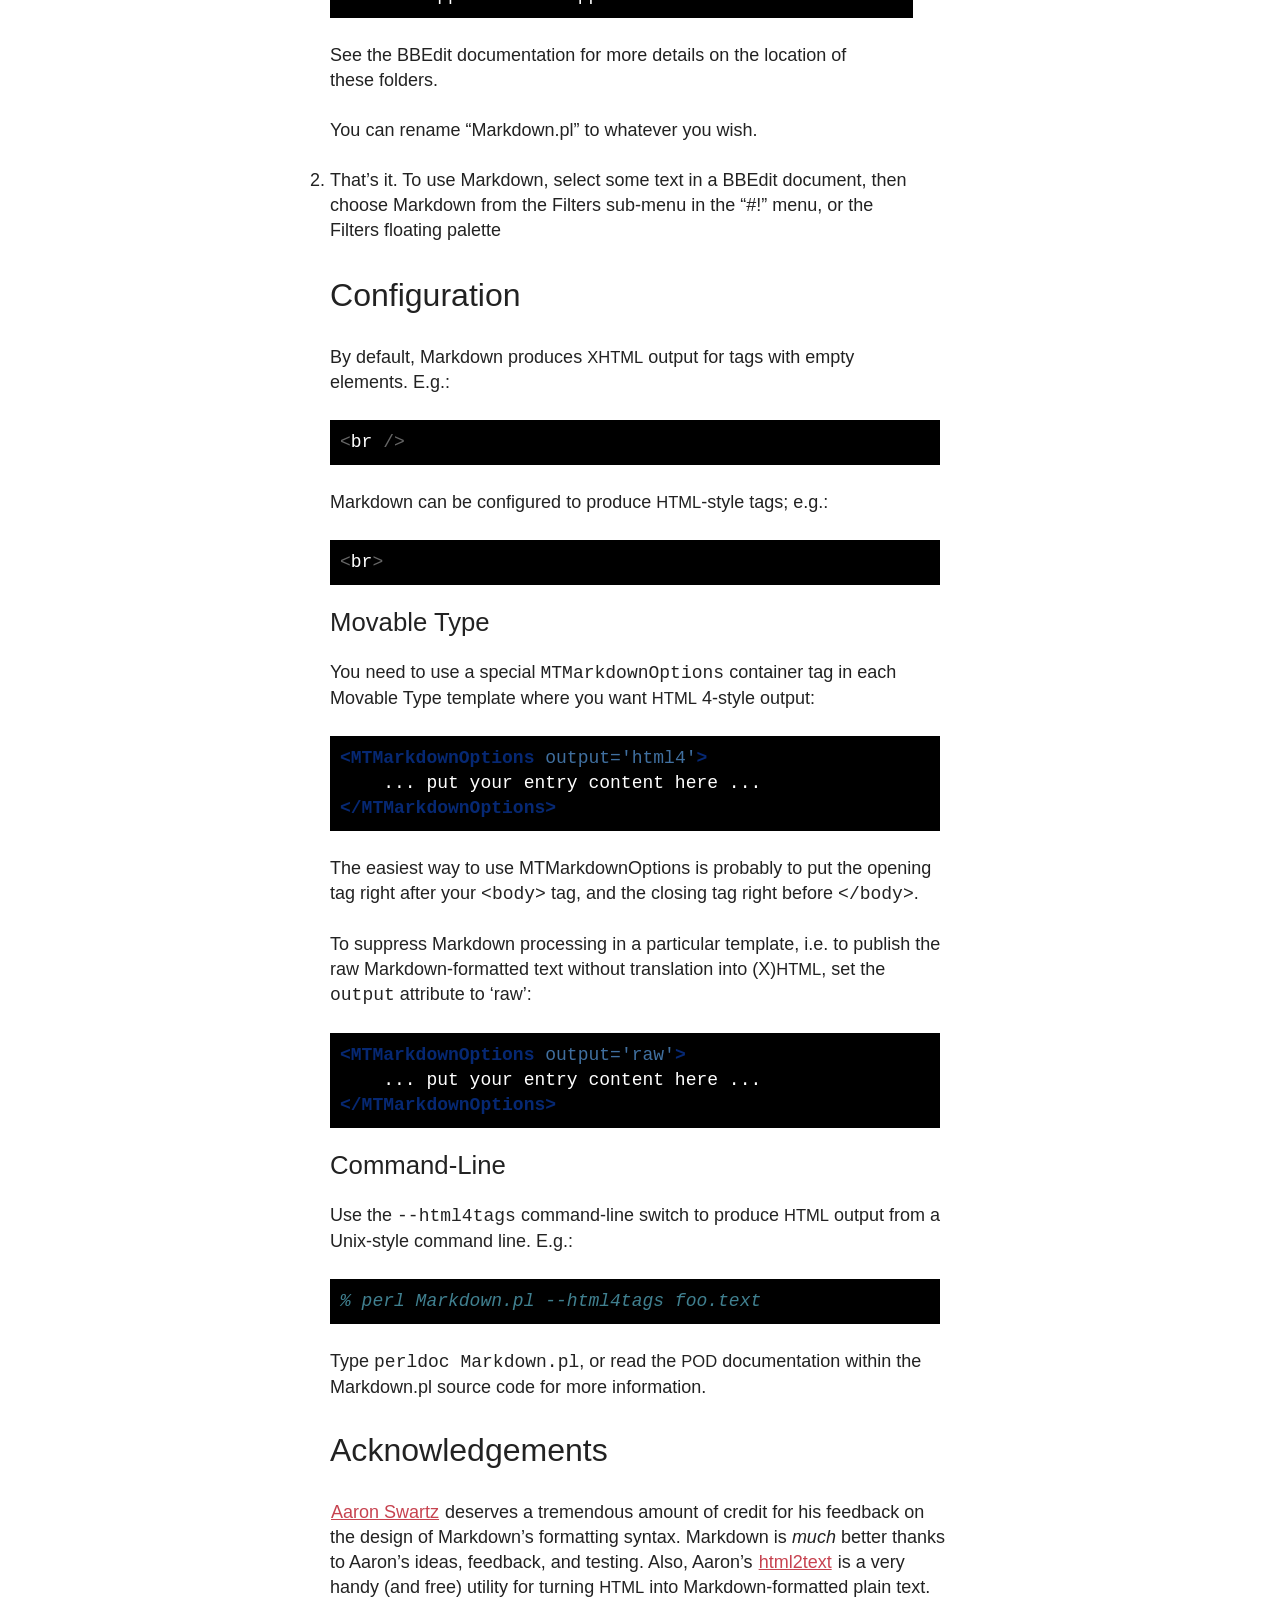
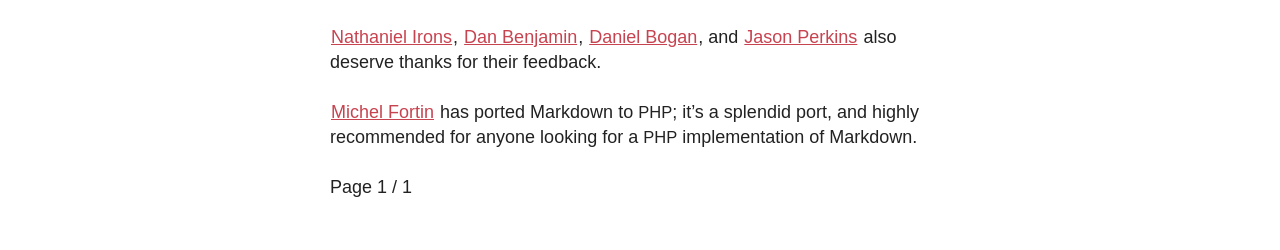
==== commit 12e0734c: "Add some responsiveness for mobile" ====
--- a/output/index.html
+++ b/output/index.html
@@ -3,6 +3,7 @@
   <head>
     <title>Nick Meyer</title>
     <meta charset="utf-8" />
+    <meta name="viewport" content="width=device-width">
     <script type="text/javascript" src="./theme/js/jquery-1.8.1.min.js"></script>
     <script type="text/javascript" src="./theme/js/site.js"></script>
     <link rel="stylesheet" href="./theme/css/main.css" type="text/css" />
@@ -69,7 +70,7 @@
                 <article>
                     <h1 class="entry-title"><a href="./this-is-a-title.html">This is a&nbsp;title</a></h1> 
                     <footer class="post-info">
-        <abbr class="published" title="2012-09-19T16:42:02">
+        <abbr class="published" title="2012-09-19T23:36:51">
                 Posted on Wed 19 September 2012
         </abbr>
 
@@ -273,23 +274,23 @@
     
 
 
-      <section id="extras" class="body">
-        
-        <div class="social">
-          <h2>social</h2>
-          <ul>
-            <li><a href="/feeds/all.atom.xml" type="application/atom+xml" rel="alternate">atom feed</a></li>
-            
-
-            
-            <li><a href="#">You can add links in your config file</a></li>
-            
-            <li><a href="#">Another social link</a></li>
-            
-          </ul>
-        </div><!-- /.social -->
-        
-      </section><!-- /#extras -->
+      <!--<section id="extras" class="body">-->
+        <!---->
+        <!--<div class="social">-->
+          <!--<h2>social</h2>-->
+          <!--<ul>-->
+            <!--<li><a href="/feeds/all.atom.xml" type="application/atom+xml" rel="alternate">atom feed</a></li>-->
+            <!---->
+
+            <!---->
+            <!--<li><a href="#">You can add links in your config file</a></li>-->
+            <!---->
+            <!--<li><a href="#">Another social link</a></li>-->
+            <!---->
+          <!--</ul>-->
+        <!--</div>[> /.social <]-->
+        <!---->
+      <!--</section>[> /#extras <]-->
 
       <!--<footer id="contentinfo" class="body">-->
         <!--<address id="about" class="vcard body">-->
--- a/output/theme/css/main.css
+++ b/output/theme/css/main.css
@@ -79,13 +79,16 @@
 
 ol {
 	list-style: outside decimal;
-	margin: 1em 0 1.5em 1.5em;
+	margin: 1em 0 1.5em;
+  padding-left: 1.5em;
+  position: relative;
+  left: -1.5em;
 }
 
 .post-info {
     margin:10px 0;
     padding:5px 0;
-    color: #aaa
+    color: #bbb
 }
 
 .post-info p{
@@ -98,7 +101,7 @@
 dt {font-weight: bold;}
 dd {margin-left: 1.5em;}
 
-pre{background-color: #000; padding: 10px; color: #fff; margin: 10px; overflow: auto;}
+pre{background-color: #000; padding: 10px; color: #fff; margin: 25px 10px 25px 0; overflow: auto;}
 
 /* Quotes */
 blockquote {
@@ -263,7 +266,7 @@
 	Featured
 *****************/
 #featured {
-	overflow: hidden;
+	/*overflow: hidden;*/
 	width: 620px;
 	
 	border-radius: 10px;
@@ -280,7 +283,7 @@
 #featured figure img {display: block; float: right;}
 
 /*#featured h2 {color: #C74451; font-size: 1.714em; margin-bottom: 0.333em;}*/
-#featured h3 {font-size: 1.429em; margin-bottom: .5em;}
+#featured h3 {font-size: 1.429em;}
 
 #featured h3 a:link, #featured h3 a:visited {color: #000305; text-decoration: none;}
 #featured h3 a:hover, #featured h3 a:active {color: #fff;}
@@ -290,7 +293,7 @@
 *****************/
 #content {
 	margin-bottom: 2em;
-	overflow: hidden;
+	/*overflow: hidden;*/
 	width: 620px;
 	
 	border-radius: 10px;
@@ -447,6 +450,7 @@
 		font-style: normal;
 		margin: 0;
 		padding: 15px 20px;
+    text-indent: -0.5em;
 		
 		border-radius: 5px;
 		-moz-border-radius: 5px;
@@ -469,9 +473,9 @@
 	#add-comment input[type='submit'] {float: right; margin: 0 .5em;}
 	#add-comment * {margin-bottom: .5em;}
 
-@media all and (max-width:1100px){
+@media all and (max-width:1100px) and (min-width: 860px){
   #left-column{
-    margin-left: 0;
+    margin-left: 20px;
   }
   #container{
     margin: 0;
@@ -482,3 +486,26 @@
   }
 }
 
+@media all and (max-width: 860px){
+  #container{
+    width: 100%;
+  }
+  .body, #featured, #container{
+    width: auto;
+    left: 0;
+    padding: 20px;
+  }
+  #sidebar{
+    display: none;
+  }
+  pre{
+    white-space: normal;
+  }
+  article{
+    word-break: break-all;
+  }
+  img{
+    width: 100%;
+  }
+}
+
